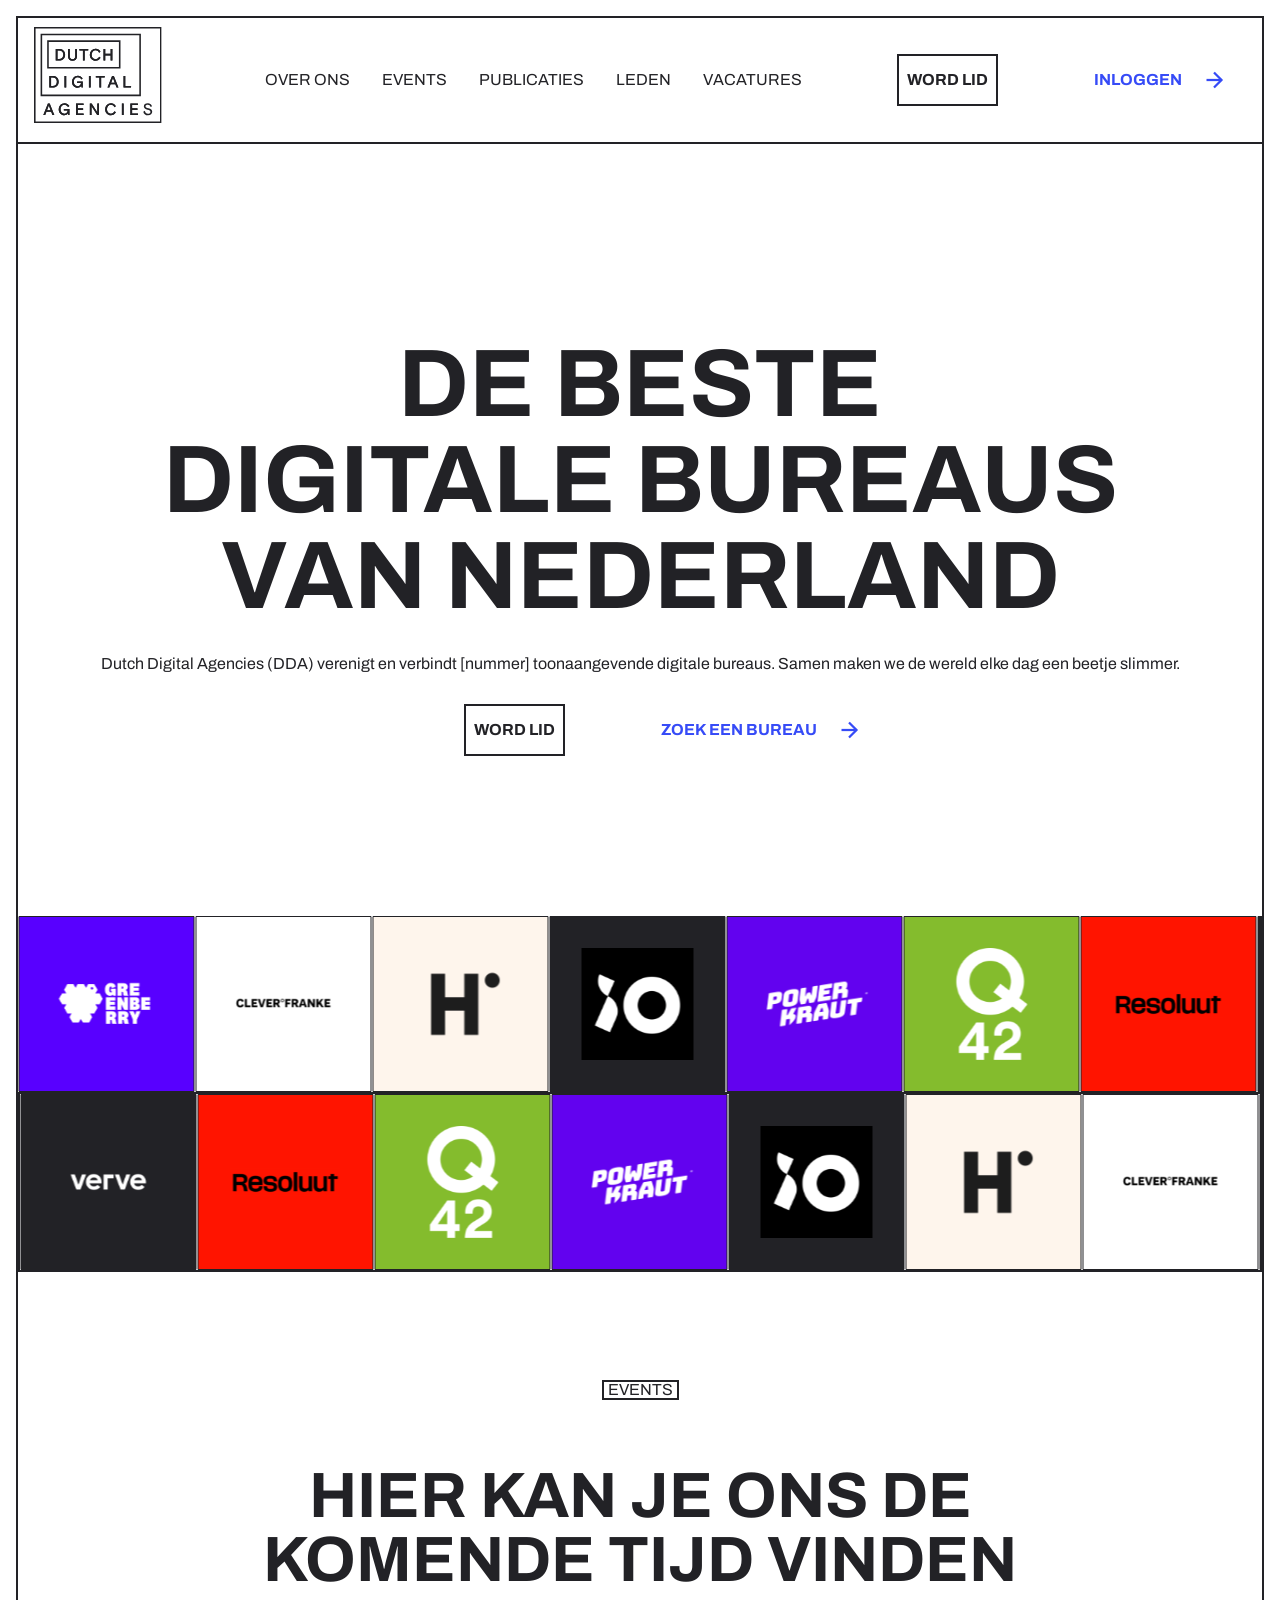
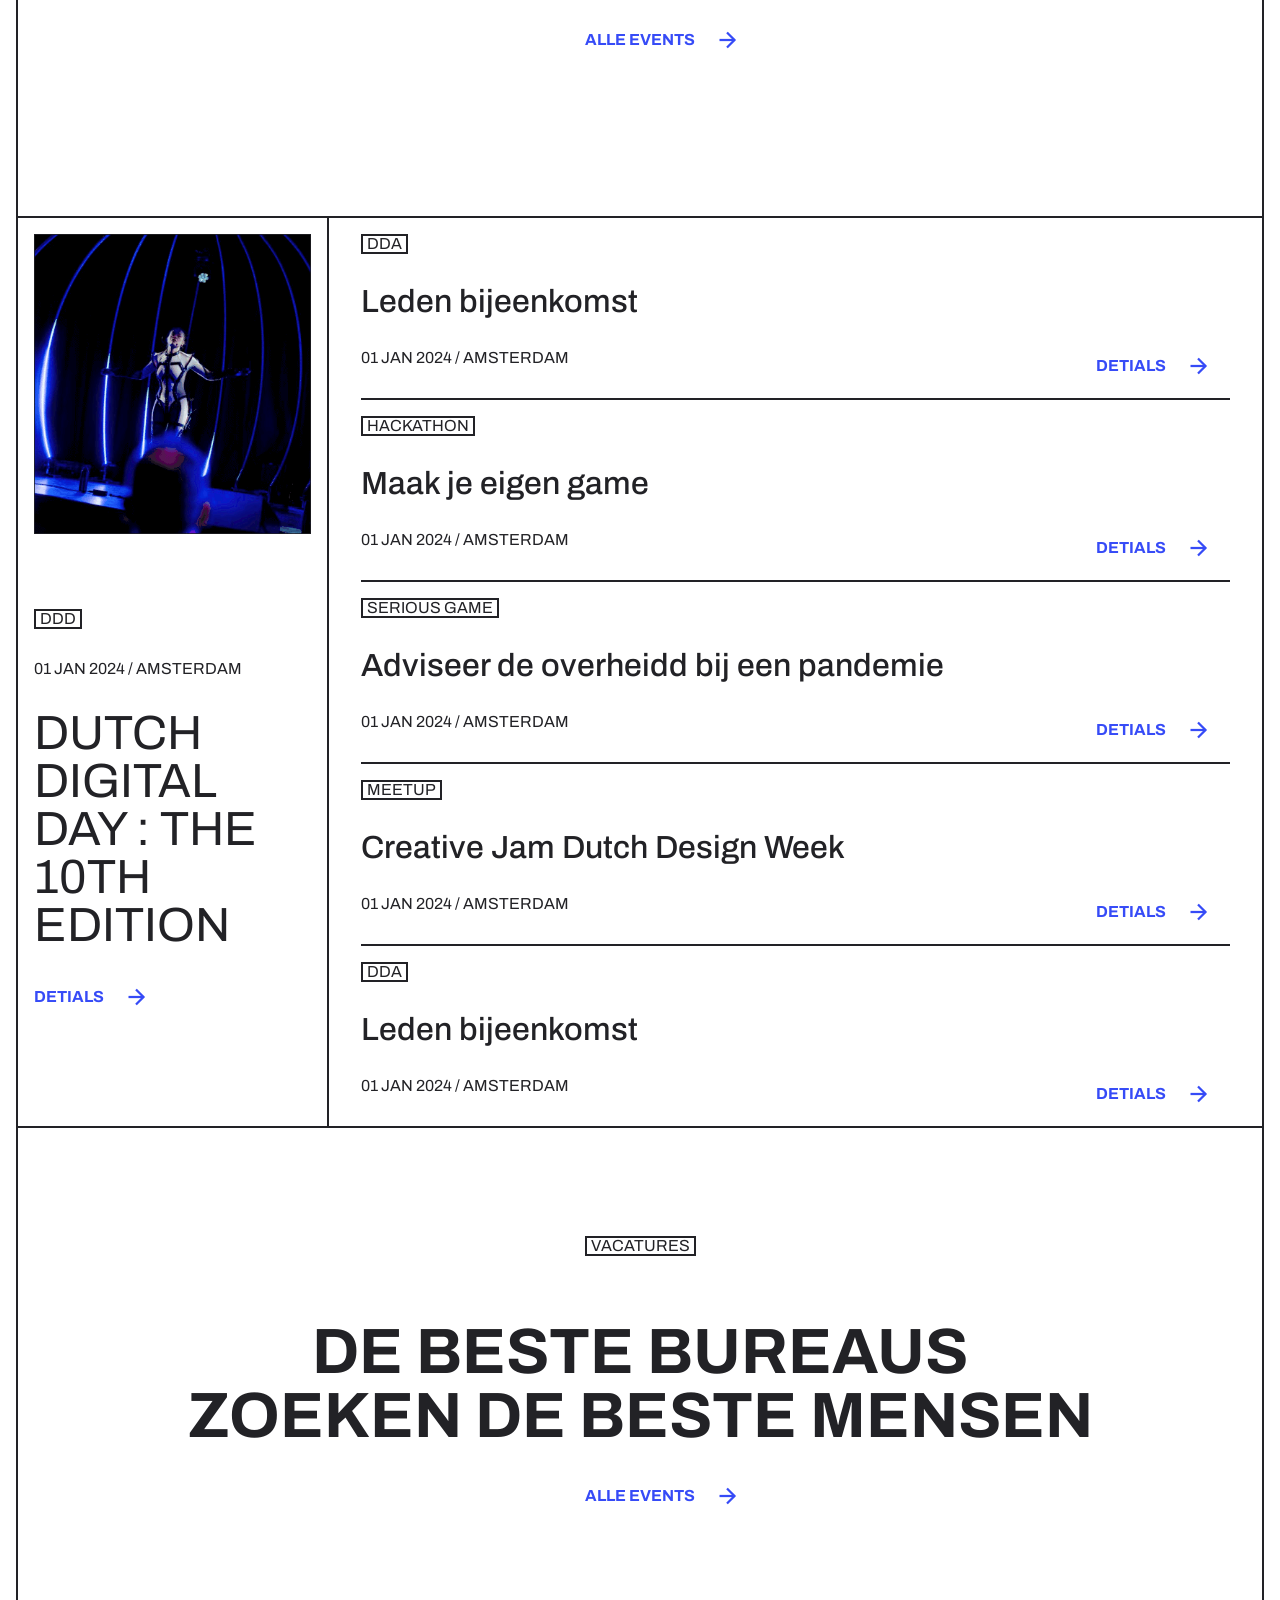
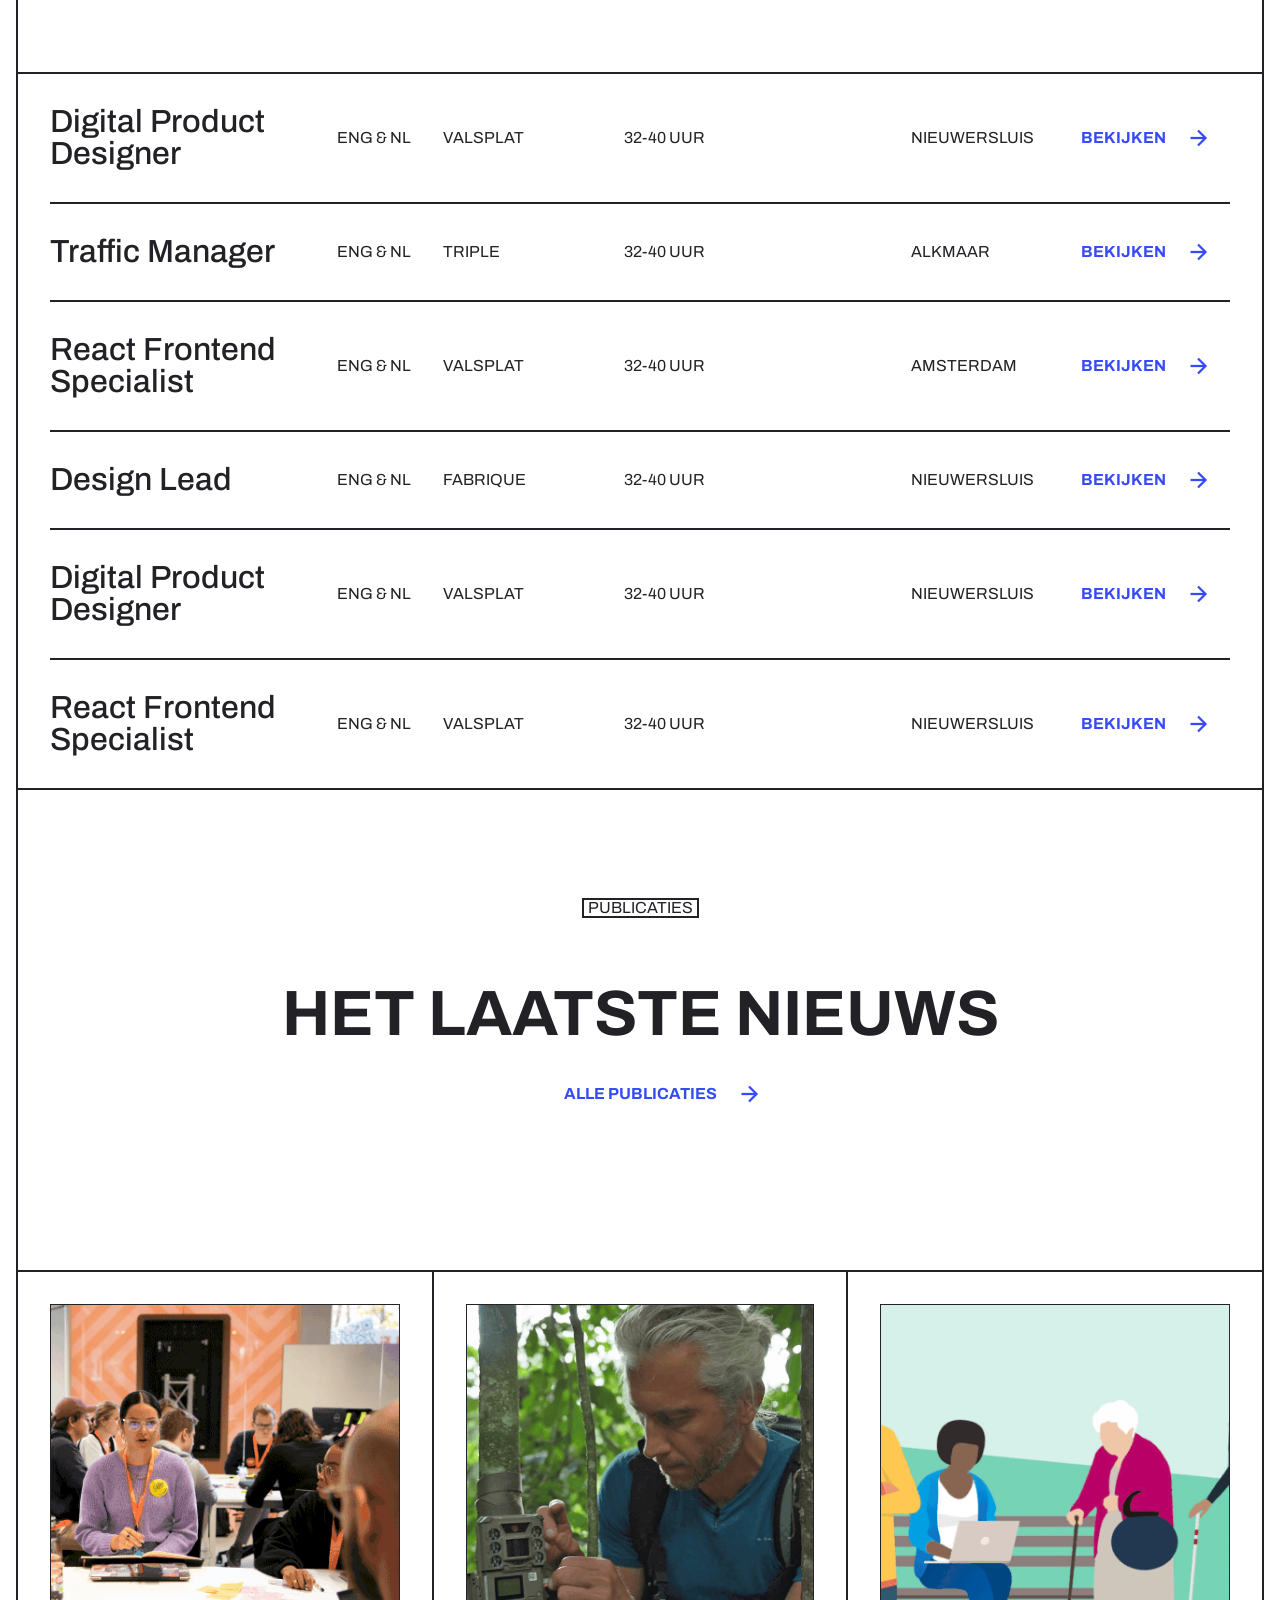
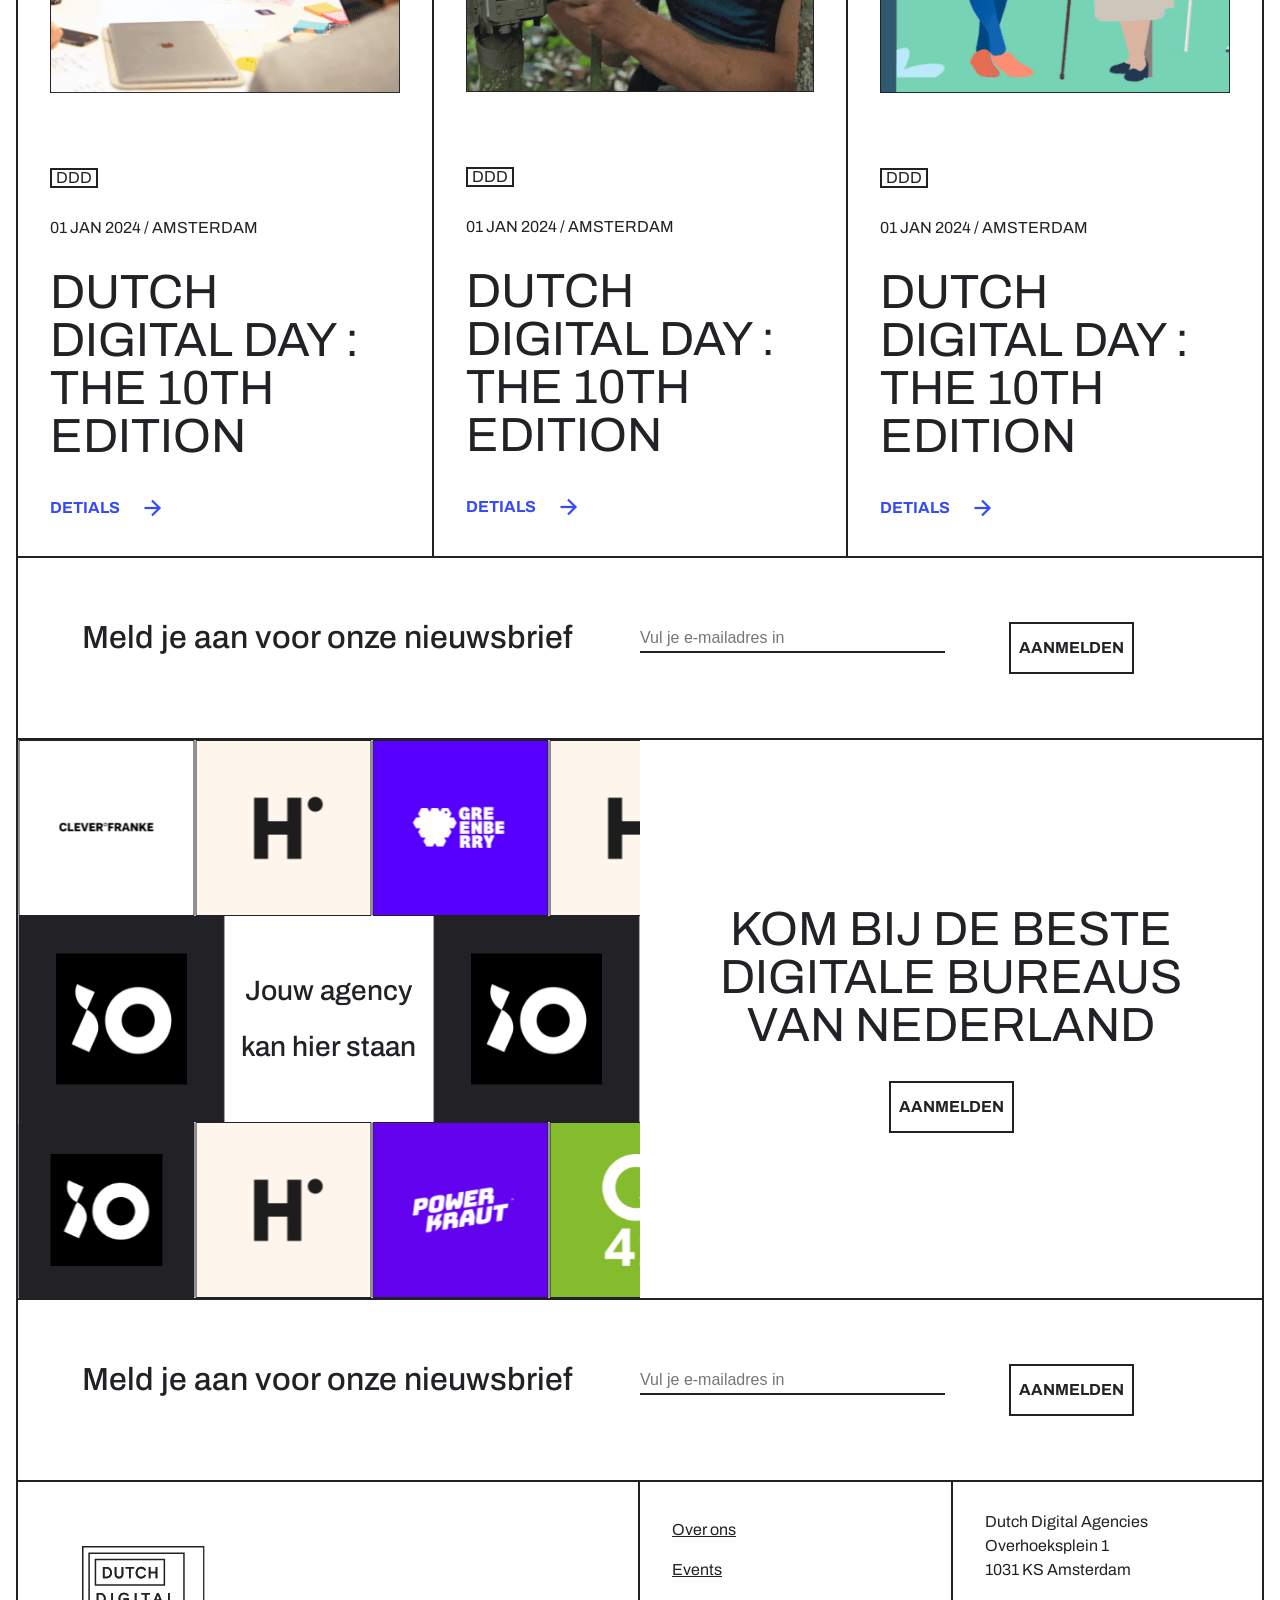
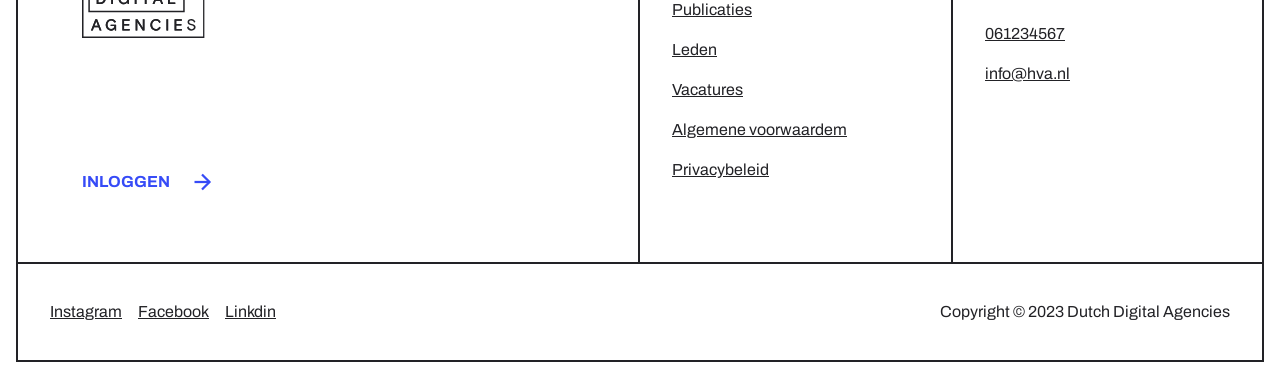
==== index.html @ 0dd74dc9 "Alt atribuut toegevoegd (fixes #2)" ====
<!DOCTYPE html>
<html lang="nl">

    <head>
        <meta charset="UTF-8">
        <meta name="viewport" content="width-device-width, initial-scale=1.0">
        <link rel="stylesheet" href="css/style.css">
        <link rel="preconnect" href="https://fonts.googleapis.com">
        <link rel="preconnect" href="https://fonts.gstatic.com" crossorigin>
        <link href="https://fonts.googleapis.com/css2?family=Archivo:ital,wght@0,100..900;1,100..900&display=swap" rel="stylesheet">
        <title>DDA Website</title>
    </head>
    
    <body>

        <header class="header">
            <div class="image-container">
                <img src="assets/dda-logo-white.svg" alt="Dutch Digital Agencies">
            </div>

            <ul class="nav">
                <li><a href="">over ons</a></li>
                <li><a href="">events</a></li>
                <li><a href="">publicaties</a></li>
                <li><a href="">leden</a></li>
                <li><a href="">vacatures</a></li>
            </ul>

            <div class="button-container">
                
                <a href="" class="link" target="">
                    <span>
                       inloggen
                    </span>
                </a>

                <a href="" class="button" target="">
                    <span>
                        word lid
                    </span>
                </a>



            </div>
        </header>

        <main>
            
            <section class="hero">
                <article class="text-hero">
                    <h1>De beste<br> digitale bureaus<br> van nederland</h1>
                    <p>Dutch Digital Agencies (DDA) verenigt en verbindt [nummer] toonaangevende digitale bureaus. Samen maken we de wereld elke dag een beetje slimmer. </p>
                    
                    <div class="button-container">
                        <a href="" class="button" target="">
                            <span>
                                word lid
                            </span>
                        </a>

                        <a href="#1" class="link" target="">
                            
                            <span>
                                Zoek een Bureau
                            </span>
                        </a>
                    </div>
                </article>
            </section>

            <section class="auto-slider">
                <div class="row-1">
                    <img src="assets/logo/logo-gre.svg" alt="" loading="lazy">
                    <img src="assets/logo/logo-clever.svg" alt="">
                    <img src="assets/logo/logo-h.svg" alt="">
                    <img src="assets/logo/logo-o.svg" alt="">
                    <img src="assets/logo/logo-power.svg" alt="">
                    <img src="assets/logo/logo-q.svg" alt="">
                    <img src="assets/logo/logo-resoluut.svg" alt="">
                    <img src="assets/logo/logo-verve.svg" alt="">
                </div>

                <div class="row-2">
                    <img src="assets/logo/logo-gre.svg" alt="">
                    <img src="assets/logo/logo-clever.svg" alt="">
                    <img src="assets/logo/logo-h.svg" alt="">
                    <img src="assets/logo/logo-o.svg" alt="">
                    <img src="assets/logo/logo-power.svg" alt="">
                    <img src="assets/logo/logo-q.svg" alt="">
                    <img src="assets/logo/logo-resoluut.svg" alt="">
                    <img src="assets/logo/logo-verve.svg" alt="">
                </div>
            </section>

            <section class="intro">
                <article class="text-intro">

                    <h2>Hier kan je ons de<br> komende tijd vinden </h2>

                    <div class="type">events</div>

                    <div class="button-container">
                        <!-- <a href="" class="button" target="">
                            <span>
                               inloggen
                            </span>
                        </a> -->

                        <a href="" class="link" target="">
                            <span>
                               alle events
                            </span>
                        </a>
                    </div>
                </article>
            </section>

            <section class="events">
                <div class="main-item">
                    <img src="assets/image-1.png" alt="">

                    <div class="text-container">

                        <div class="type">ddd</div>
                        
                        <p>01 jan 2024 / amsterdam</p>
    
                        <h3>dutch digital<br> day : the 10th<br> edition</h3>

                    </div>

                    <div class="button-container">
                        <a href="" class="link" target="">
                            <span>
                                detials
                            </span>
                        </a>
                    </div>

                </div>

                <div class="list">

                    <div class="item">
                        <div class="type">dda</div>

                        <h4>Leden bijeenkomst</h4>
                        <div class="detials">

                            <p>01 jan 2024 / amsterdam</p>

                            <div class="button-container">
                                <a href="" class="link" target="">
                                    <span>
                                        detials
                                    </span>
                                </a>
                            </div>
                        </div>
                    </div>

                    <div class="item">
                        <div class="type">hackathon</div>

                        <h4>Maak je eigen game</h4>
                        <div class="detials">

                            <p>01 jan 2024 / amsterdam</p>

                            <div class="button-container">
                                <a href="" class="link" target="">
                                    <span>
                                        detials   
                                    </span>
                                </a>
                            </div>
                        </div>
                    </div>

                    <div class="item">
                        <div class="type">serious game </div>

                        <h4>Adviseer de overheidd bij een pandemie</h4>
                        <div class="detials">

                            <p>01 jan 2024 / amsterdam</p>

                            <div class="button-container">
                                <a href="" class="link" target="">
                                    <span>
                                        detials
                                    </span>
                                </a>
                            </div>
                        </div>
                    </div>

                    <div class="item">
                        <div class="type">meetup</div>

                        <h4>Creative Jam Dutch Design Week</h4>
                        <div class="detials">

                            <p>01 jan 2024 / amsterdam</p>

                            <div class="button-container">
                                <a href="" class="link" target="">
                                    <span>
                                        detials
                                    </span>
                                </a>
                            </div>
                        </div>
                    </div>

                    <div class="item">
                        <div class="type">dda</div>

                        <h4>Leden bijeenkomst</h4>
                        <div class="detials">

                            <p>01 jan 2024 / amsterdam</p>

                            <div class="button-container">
                                <a href="" class="link" target="">
                                    <span>
                                        detials
                                    </span>
                                </a>
                            </div>
                        </div>
                    </div>

                </div>
            </section>

            <section class="intro">
                <article class="text-intro">
                    <h2>De beste bureaus<br> zoeken de beste mensen</h2>

                    <div class="type">vacatures</div>

                    <div class="button-container">
                        <a href="" class="link" target="">
                            <span>
                               alle events
                            </span>
                        </a>
                    </div>
                </article>
            </section>

            <section class="vacatures">     

                <article class="vacature">
                    <h4>Digital Product Designer</h4>

                    <div class="info">
                        <p>eng & nl</p>
                        <p>valsplat</p>
                    </div>

                    <p class="time">32-40 uur</p>

                   <div class="link">
                        <p>nieuwersluis</p>
                        <a href="">bekijken</a>
                   </div>
                </article>

                <article class="vacature">
                    <h4>Traffic Manager</h4>

                    <div class="info">
                        <p>eng & nl</p>
                        <p>triple</p>
                    </div>

                    <p class="time">32-40 uur</p>

                   <div class="link">
                        <p>alkmaar</p>
                        <a href="">bekijken</a>
                   </div>
                </article>

                <article class="vacature">
                    <h4>React Frontend Specialist</h4>

                    <div class="info">
                        <p>eng & nl</p>
                        <p>valsplat</p>
                    </div>

                    <p class="time">32-40 uur</p>

                   <div class="link">
                        <p>amsterdam</p>
                        <a href="">bekijken</a>
                   </div>
                </article>

                <article class="vacature">
                    <h4>Design Lead</h4>

                    <div class="info">
                        <p>eng & nl</p>
                        <p>fabrique</p>
                    </div>

                    <p class="time">32-40 uur</p>

                   <div class="link">
                        <p>nieuwersluis</p>
                        <a href="">bekijken</a>
                   </div>
                </article>

                <article class="vacature">
                    <h4>Digital Product Designer</h4>

                    <div class="info">
                        <p>eng & nl</p>
                        <p>valsplat</p>
                    </div>

                    <p class="time">32-40 uur</p>

                   <div class="link">
                        <p>nieuwersluis</p>
                        <a href="">bekijken</a>
                   </div>
                </article>

                <article class="vacature">
                    <h4>React Frontend Specialist</h4>

                    <div class="info">
                        <p>eng & nl</p>
                        <p>valsplat</p>
                    </div>

                    <p class="time">32-40 uur</p>

                   <div class="link">
                        <p>nieuwersluis</p>
                        <a href="">bekijken</a>
                   </div>
                </article>

            </section>

            <section class="intro">
                <article class="text-intro">
                    <h2>het laatste nieuws</h2>

                    <div class="type">publicaties</div>

                    <div class="button-container">
                        <a href="" class="link" target="">
                            <span>
                               alle publicaties
                            </span>
                        </a>
                    </div>
                </article>
            </section>           

            <section class="nieuws" id="1">
                <div class="main-item">
                    <img src="assets/image-card1.png" alt="">

                    <div class="text-container">

                        <div class="type">ddd</div>
                        
                        <p>01 jan 2024 / amsterdam</p>
    
                        <h3>Dutch digital day : the 10th edition</h3>

                    </div>

                    <div class="button-container">
                        <a href="" class="link" target="">
                            <span>
                                detials
                            </span>
                        </a>
                    </div>

                </div>

                <div class="main-item">
                    <img src="assets/image-card2.png" alt="">

                    <div class="text-container">

                        <div class="type">ddd</div>
                        
                        <p>01 jan 2024 / amsterdam</p>
    
                        <h3>Dutch digital day : the 10th edition</h3>

                    </div>

                    <div class="button-container">
                        <a href="" class="link" target="">
                            <span>
                                detials
                            </span>
                        </a>
                    </div>

                </div>

                <div class="main-item">
                    <img src="assets/image-card3.png" alt="">

                    <div class="text-container">

                        <div class="type">ddd</div>
                        
                        <p>01 jan 2024 / amsterdam</p>
    
                        <h3>Dutch digital day : the 10th edition</h3>

                    </div>

                    <div class="button-container">
                        <a href="" class="link" target="">
                            <span>
                                detials
                            </span>
                        </a>
                    </div>

                </div>
            </section>

            <section class="text-small">
                <div class="text">
                    <h4>Meld je aan voor onze nieuwsbrief</h4>
                </div>

                <div class="form-container">

                    <form>
                        <input type="text" id="fname" name="fname" placeholder="Vul je e-mailadres in">
                    </form>

                    <div class="button-container">
                        <a href="" class="button" target="">
                            <span>
                                aanmelden
                            </span>
                        </a>
                    </div>

                </div>
            </section>

            <section class="signup">
              <div class="company">
                    <div class="row-1">
                        <img src="assets/logo/logo-clever.svg" alt="">
                        <img src="assets/logo/logo-h.svg" alt="">
                        <img src="assets/logo/logo-gre.svg" alt="">
                        <img src="assets/logo/logo-h.svg" alt="">
                    </div>

                    <div class="row-2">

                        <img src="assets/logo/logo-o.svg" alt="">

                        <h5>
                            Jouw agency<br> kan hier staan
                        </h5>

                        <img src="assets/logo/logo-o.svg" alt="">

                    </div>
                    
                    <div class="row-3">
                        <img src="assets/logo/logo-o.svg" alt="">
                        <img src="assets/logo/logo-h.svg" alt="">
                        <img src="assets/logo/logo-power.svg" alt="">
                        <img src="assets/logo/logo-q.svg" alt="">
                    </div>
              </div>

              <div class="signup-text">

                <h3>
                    kom bij de beste digitale bureaus van nederland
                </h3>

                <div class="button-container">
                    <a href="" class="button" target="">
                        <span>
                            aanmelden
                        </span>
                    </a>
                </div>
              </div>
            </section>

            <section class="text-small">
                <div class="text">
                    <h4>Meld je aan voor onze nieuwsbrief</h4>
                </div>

                <div class="form-container">

                    <form>
                        <input type="text" id="fname" name="fname" placeholder="Vul je e-mailadres in">
                    </form>

                    <div class="button-container">
                        <a href="" class="button" target="">
                            <span>
                                aanmelden
                            </span>
                        </a>
                    </div>

                </div>
            </section>
            
            <!-- <section class="auto-slider-small">
                <div class="row-1"></div>
                    <img src="" alt="">
                </div>
            </section> -->
            
        </main>
    <footer>
        <div class="footer-top">
            <div class="footer-login">
                <img src="/assets/dda-logo-white.svg" alt="">

                <div class="button-container">
                    <a href="" class="link" target="">
                        <span>
                            inloggen
                        </span>
                    </a>
                </div>
            </div>
            <div class="footer-contact">
                <div class="contact-nav">
                    <a href="">Over ons</a>
                    <a href="">Events</a>
                    <a href="">Publicaties</a>
                    <a href="">Leden</a>
                    <a href="">Vacatures</a>
                    <a href="">Algemene voorwaardem</a>
                    <a href="">Privacybeleid</a>
                </div>
                <div class="contact-info">
                    <p>Dutch Digital Agencies</p>
                    <p>Overhoeksplein 1</p>
                    <p>1031 KS Amsterdam</p>

                    <a href="">061234567</a>
                    <a href="">info@hva.nl</a>

                </div>
            </div>
        </div>
        <div class="footer-bottom">
            <div class="footer-link">
                <a href="">Instagram</a>
                <a href="">Facebook</a>
                <a href="">Linkdin</a>
            </div>

            <p>
                Copyright © 2023 Dutch Digital Agencies
            </p>
        </div>
    </footer>

    <script src="./app.js"></script>

    </body>

</html>
---- css/style.css ----
html{
    background: var(--white);
    --primary: #364BF7;
    --white: #FFFFFF;
    --black: #222226;

    --bor: solid #222226 2px;

    --fw-bold: 800;

    --trans-ease: all 0.25s ease;

    * {
        box-sizing: border-box;
    }
}

body{
    position: relative;
    font-family: "Archivo", system-ui;
    margin: 0px;
    color: var(--black);
    background: var(--white);
    line-height: 2;
    padding: var(--padding);
    /* overflow: hidden; */
    
    @media (min-width:640px) {
        border: solid var(--black) 2px;
        border-top: none;
        margin: 16px;
    }

}

main{
    padding-top: 32px;
    @media (min-width: 640px) {
        padding-top: 64px;
    }

    @media (min-width: 1280px) {
        padding-top: 128px;
    }
}

h1,
h2,
h3,
h4,
p {
    color: var(--black);
    text-transform: initial;
    position: relative;
    z-index: 1;
    margin: 0px;
    padding-bottom: 32px;
    line-height: 1;
}

h1{
    text-transform: uppercase;
    font-size: 48px;

    @media (min-width: 640px) {
        font-size: 96px;
    }
}

h2{
    text-transform: uppercase;
    font-size: 40px;

    @media (min-width: 640px) {
        font-size: 64px;
    }
}

h3{
    font-size: 32px;
    font-weight: 400;
    
    @media (min-width: 1280px) {
        text-transform: uppercase;
        font-size: 48px;
    }
}

h4{
    font-size: 24px;
    /* text-transform: uppercase; */
    font-weight: 500;

    @media (min-width: 640px) {
        font-size: 32px;
    }
}

h5{
    font-size: 24px;
    font-weight: 500;

    @media (min-width: 1080px) {
        font-size: 28px;
    }
}


a {
    text-decoration: none;
    font-size: 16px;
    /* font-weight: 400; */
}

img {
    width: 100%;
    height: auto;
}



/* components  */

.button-container {
	display: flex;
	flex-direction: column;
	width: fit-content;
	justify-content: center;
	align-items: center;
	gap: 32px;

    @media (min-width: 640px) {
        flex-direction: row;
        gap: 96px;
    }
}

.button {
	position: relative;
	background-color: var(--white);
	border: var(--bor);
	display: flex;
	align-items: center;
    z-index: 99;

	span {
	    padding: 8px;
		color: var(--black);
		text-transform: uppercase;
		font-weight: 700;
        background-color: var(--white);
	}

	&::before {
		content: "";
        /* display: block; */
		position: absolute;
		width: 48px;
		height: 100%;
		right: -2px;
		border: var(--bor);
		border-left: 0px;
		background-image: url('../assets/icons/icon.svg');
		background-size: 24px;
		background-position: center;
		background-repeat: no-repeat;
		transition: all 0.2s ease;
        z-index: -1;
	}

	&:hover,
	&:focus {
		&::before {
			right: -50px;
			/* background-image: url("../assets/icons/icon.svg"); */
		}
	}
}

.link {
	position: relative;
	background-color: var(--white);
	display: grid;
	align-items: center;

	span {
		color: var(--primary);
		text-transform: uppercase;
		font-weight: 700;
	}

	&::after {
		content: "";
		position: absolute;
		width: 64px;
		height: 100%;
		left: 100%;
		background-size: 24px;
		background-image: url("../assets/icons/icon-blue.svg");
		background-position: center;
		background-repeat: no-repeat;
		transition: all 0.25s ease;
	}
}

/* header  */

.header{
    top: 0;
    height: 128px;
    /* width:max-content; */
    padding: 16px;
    display: flex;
    flex-direction: row;
    justify-content: space-between;
    align-items: center;
    border-bottom: var(--bor);
    border-top: var(--bor);
    /* position: fixed; */
    background-color: var(--white);
    z-index: 100;
    
    
    @media (min-width: 640px) {
        margin-top: 16px;
        /* padding: 32px; */
        /* border: none; */
        border-top: var(--bor);
    }

    .image-container{

        img{
            height: 96px;
        }
    }

    .nav{
        
        display: none;

        @media (min-width: 1280px) {
            display: block;
        }
        li{
            text-transform: uppercase;
            margin-right: 32px;
            float: left;
            list-style-type: none;

            a{
                color: var(--black);
                position: relative;
                text-decoration: none;

                &::after {    
                    bottom: -4px;
                    content: "";
                    display: block;
                    height: 2px;
                    left: 50%;
                    position: absolute;
                    background: var(--black);
                    transition: all 0.25s ease;
                    width: 0;
                  }

                  &:hover{

                    color: var(--primary);
                    &::after { 
                        width: 100%; 
                        left: 0; 
                      }
                  }
            }
        }

    }
    .button-container{
        display: none;
        padding-right: 64px;

        @media (min-width: 640px) {
            display: flex;
            flex-direction: row-reverse;
        }
    }
}

/* hero  */

section.hero{

    display: flex;
    justify-content: center;
    align-items: center;
    padding-bottom: 64px;
    
    @media (min-width: 640px) {
        padding-bottom: 128px;
    }

    .text-hero{
        text-align: center;
        padding-inline: 16px;
        /* p{
            padding-inline: 16px;
        } */

        @media (min-width: 850px) {
            padding: 64px 64px 32px 64px;
        }

    }

    .button-container{
        margin: auto;
    }
}

/* auto-silder */

section.auto-slider{

    display: flex;
    flex-direction: column;
    margin-bottom: 64px;
    
    @media (min-width: 640px) {
        margin-bottom: 128px;
    }

    .row-1{

        display: flex;
        flex-direction: row;
        gap: 0px;
        overflow: scroll;
        scrollbar-width: none;
    }

    .row-2{

        display: flex;
        flex-direction: row-reverse;
        overflow:scroll;
        scrollbar-width: none;
        border: var(--bor);
    }

}

/* intro */

section.intro{

    display: flex;
    justify-content: center;
    align-items: center;
    padding-bottom: 64px;

    @media (min-width: 640px) {
        padding-bottom: 128px;
    }

    .text-intro{
        display: flex;
        position: relative;
        flex-direction: column;
        text-align: center;
        justify-content: center;
        align-items: center;
        padding: 32px;
        
        @media (min-width: 640px) {
            padding: 64px 64px 32px 64px;
        }
        

        .type{
            position: absolute;
            border: var(--bor);
            text-transform: uppercase;
            justify-content: center;
            align-items: center;
            bottom: 100%;
            padding-inline: 4px;
            line-height: 1;
        }
    }
}

/* events */

section.events{

    display: flex;
    flex-direction: column;
    margin-bottom: 128px;
    border-top: var(--bor);
    border-bottom: var(--bor);
    
    @media (min-width: 850px) {
        flex-direction: row;
        
    }
  

    .main-item{
        padding: 16px;
        border-bottom: var(--bor);
        
        @media (min-width: 640px) {
            flex-basis: 33%;
        }
        
        @media (min-width: 850px) {
            border-right: var(--bor);
            border-bottom: none;
        }

        img{
            padding-bottom: 64px;
        }

        .type{
            border: var(--bor);
            text-transform: uppercase;
            padding-inline: 4px;
            line-height: 1;
            width: fit-content;
            margin-bottom: 32px;
        }

        .text-container{
            
            p{
                text-transform: uppercase;
            }

           
        }
    }

    .list{
        /* padding: 32px; */
        position: relative;
        padding-inline: 16px;
        
        @media (min-width: 640px) {
            padding-inline: 32px;
            width: 100%;
        }

        .item{
            /* width: 100%; */
            /* width: max-content; */
            border-bottom: var(--bor);
            margin-top: 16px;

            .type{
                border: var(--bor);
                text-transform: uppercase;
                padding-inline: 4px;
                line-height: 1;
                width: fit-content;
                margin-bottom: 32px;
            }

            .detials{

                display: flex;
                flex-direction: row;
                justify-content: space-between;
                padding-right: 64px;
                padding-bottom: 16px;

                p{
                    text-transform: uppercase;
                    padding-bottom: 0px;
                }
            }

            
        }

        :nth-last-child(1){
         border: none;
        }
    }
}

section.vacatures{

    display: flex;
    flex-direction: column;
    padding: 16px;
    border-top: var(--bor);
    border-bottom: var(--bor);
    margin-bottom: 128px;

    @media (min-width:850px) {
        padding: 32px;
    }

    .vacature{
        display: flex;
        flex-direction: column;
        border-bottom: var(--bor);
        padding-bottom: 32px;
        margin-bottom: 32px;
        gap: 32px;
        
        @media (min-width:850px) {
            justify-content: space-between;
            flex-direction: row;
        }

        h4{
            flex-basis: 25%;
            padding: 0px;
        }

        p{
            text-transform: uppercase;
            padding: 0px;
            /* text-align: center; */
            margin-top: auto;
            margin-bottom: auto;
        }
    
        .info{
            flex-basis: 25%;
            display: flex;
            flex-direction: row;
            gap: 32px;
        }

        .time{
            flex-basis: 25%;
        }

        .link{
            flex-basis: 25%;
            display: flex;
            flex-direction: row;
            justify-content: space-between;
            gap: 32px;
            margin-right: 64px;

            a{
                text-transform: uppercase;
                font-weight: 700;
                color: var(--primary);
            }
        }

    }
    
    :nth-last-child(1){
        border: none;
        padding: 0;
        margin: 0;
       }

}

section.nieuws{

    display: flex;
    flex-direction: column;

    @media (min-width:850px) {
        flex-direction: row;
    }

    .main-item{
        padding: 16px;
        /* width: 100%; */
        border-bottom:var(--bor);
        border-top: var(--bor);
        /* border: var(--bor); */
        @media (min-width:850px) {
            padding: 32px;
            width: 100%;
        }

        img{
            padding-bottom: 64px;
        }

        .type{
            border: var(--bor);
            text-transform: uppercase;
            padding-inline: 4px;
            line-height: 1;
            width: fit-content;
            margin-bottom: 32px;
        }

        .text-container{
            
            p{
                text-transform: uppercase;
            }

           
        }

        &:nth-of-type(2){
            border-top: none;
            border-bottom: none;
        }

        @media (min-width:850px) {
            
            &:nth-of-type(2){
                border: var(--bor);
            }
        }
    }

}

section.text-small{
    display: flex;
    flex-direction: column;
    padding: 32px;
    border-bottom: var(--bor);

    @media (min-width:1080px) {
        padding: 64px;
        flex-direction: row;
        justify-content: space-between;
    }

    .text{
        h4{
           @media (min-width:1080px) {
            padding: 0;
           }
        }
    }

    .form-container{
        display: flex;
        flex-direction: column;
        gap: 32px;

        @media (min-width:1080px) {
            flex-direction: row;
            flex-basis: 50%;
            gap: 64px;
        }

        form{
            width: 100%;
        }
        input{
            width: 100%;
            padding: 0;
            padding-bottom: 4px;
            border-top: none;
            border-inline: none;
            border-bottom: solid var(--black) 2px;
            font-size: 16px;
            color: #666666;
            border-radius: 0px;
        }

        textarea, input { outline: none; }


        .button-container{
            margin-inline: auto;

            @media (min-width:1080px) {
                padding-right: 64px;
            }
        }
    }
}

section.signup{
    border-bottom: var(--bor);
    display: flex;
    flex-direction: column;

    @media (min-width: 850px) {
        flex-direction: row;
    }
    .company{
        display: flex;
        flex-direction: column;
        justify-content: space-between;
        height: 544px;

        @media (min-width:850px) {
            flex-basis: 50%;
            height: auto;
        }

        .row-1{
            
            display: flex;
            flex-direction: row;
            gap: 0px;
            overflow: scroll;
            scrollbar-width: none;
        }

        .row-2{
            display: flex;
            flex-direction: row;
            overflow: scroll;
            scrollbar-width: none;
            justify-content: center;
            align-items: center;
            text-align: center;

            h5{
                width: 100%;
            }


            img{
                display: none;
                @media (min-width:1280px) {
                    display: block;
                }
            }
        }

        .row-3{
                
            display: flex;
            flex-direction: row;
            gap: 0px;
            overflow: scroll;
            scrollbar-width: none;
        }
    }

    .signup-text{
        display: flex;
        flex-direction: column;
        justify-content: center;
        align-items: center;
        text-align: center;
        padding: 64px;

        @media (min-width: 850px) {
            padding: 64px;
            flex-basis: 50%;
        }
    }
}

footer{ 

    .footer-top{
        display:flex;
        flex-direction: column;
        
        @media (min-width: 850px) {
            border-bottom: var(--bor);
            flex-direction: row;
        }


        .footer-login{
            display: flex;
            flex-direction: column;
            padding: 32px;
            gap: 64px;
            img{
                width: 33%;

                @media (min-width:850px) {
                    width: 25%;
                }
            }

            @media (min-width: 850px) {
                padding: 64px;
                flex-basis: 50%;
                gap: 128px;
                border-right: var(--bor);
            }
        }

        .footer-contact{
            display: flex;
            flex-direction: column;
            border-top: var(--bor);
            border-bottom: var(--bor);

            a{
                color: var(--black);
                text-decoration: underline;
                transition: var(--trans-ease);
        
                &:hover{
                    color: var(--primary);
                }
            }
            
            @media (min-width:850px) {
                flex-basis: 50%;
                flex-direction: row;
                border: none;
            }
            .contact-nav{
                display: flex;
                flex-direction: column;
                padding: 32px;
                gap: 8px;
                border-bottom:var(--bor);


                @media (min-width:850px) {
                    border: none;
                    flex-basis: 50%;
                }
            }

            .contact-info{
                display: flex;
                flex-direction: column;
                padding: 32px;
                gap: 8px;

                p{
                    padding: 0px;

                    &:nth-last-of-type(1){
                        padding-bottom: 32px;
                    }
                }

                a{

                }

                @media (min-width:850px) {
                    /* padding: 64px; */
                    flex-basis: 50%;
                    border-left: var(--bor);
                }
            }
        }
    }

    .footer-bottom{
        display: flex;
        flex-direction: column;
        padding: 32px;
        gap: 32px;

        a{
            color: var(--black);
            text-decoration: underline;
            transition: var(--trans-ease);
    
            &:hover{
                color: var(--primary);
            }
        }

        @media (min-width:850px) {
            flex-direction: row;
            justify-content: space-between;
        }

        .footer-link{
            display: flex;
            gap: 16px;
        }

        p{
            padding: 0px;
            margin-top: auto;
            margin-bottom: auto;
        }
    }
}
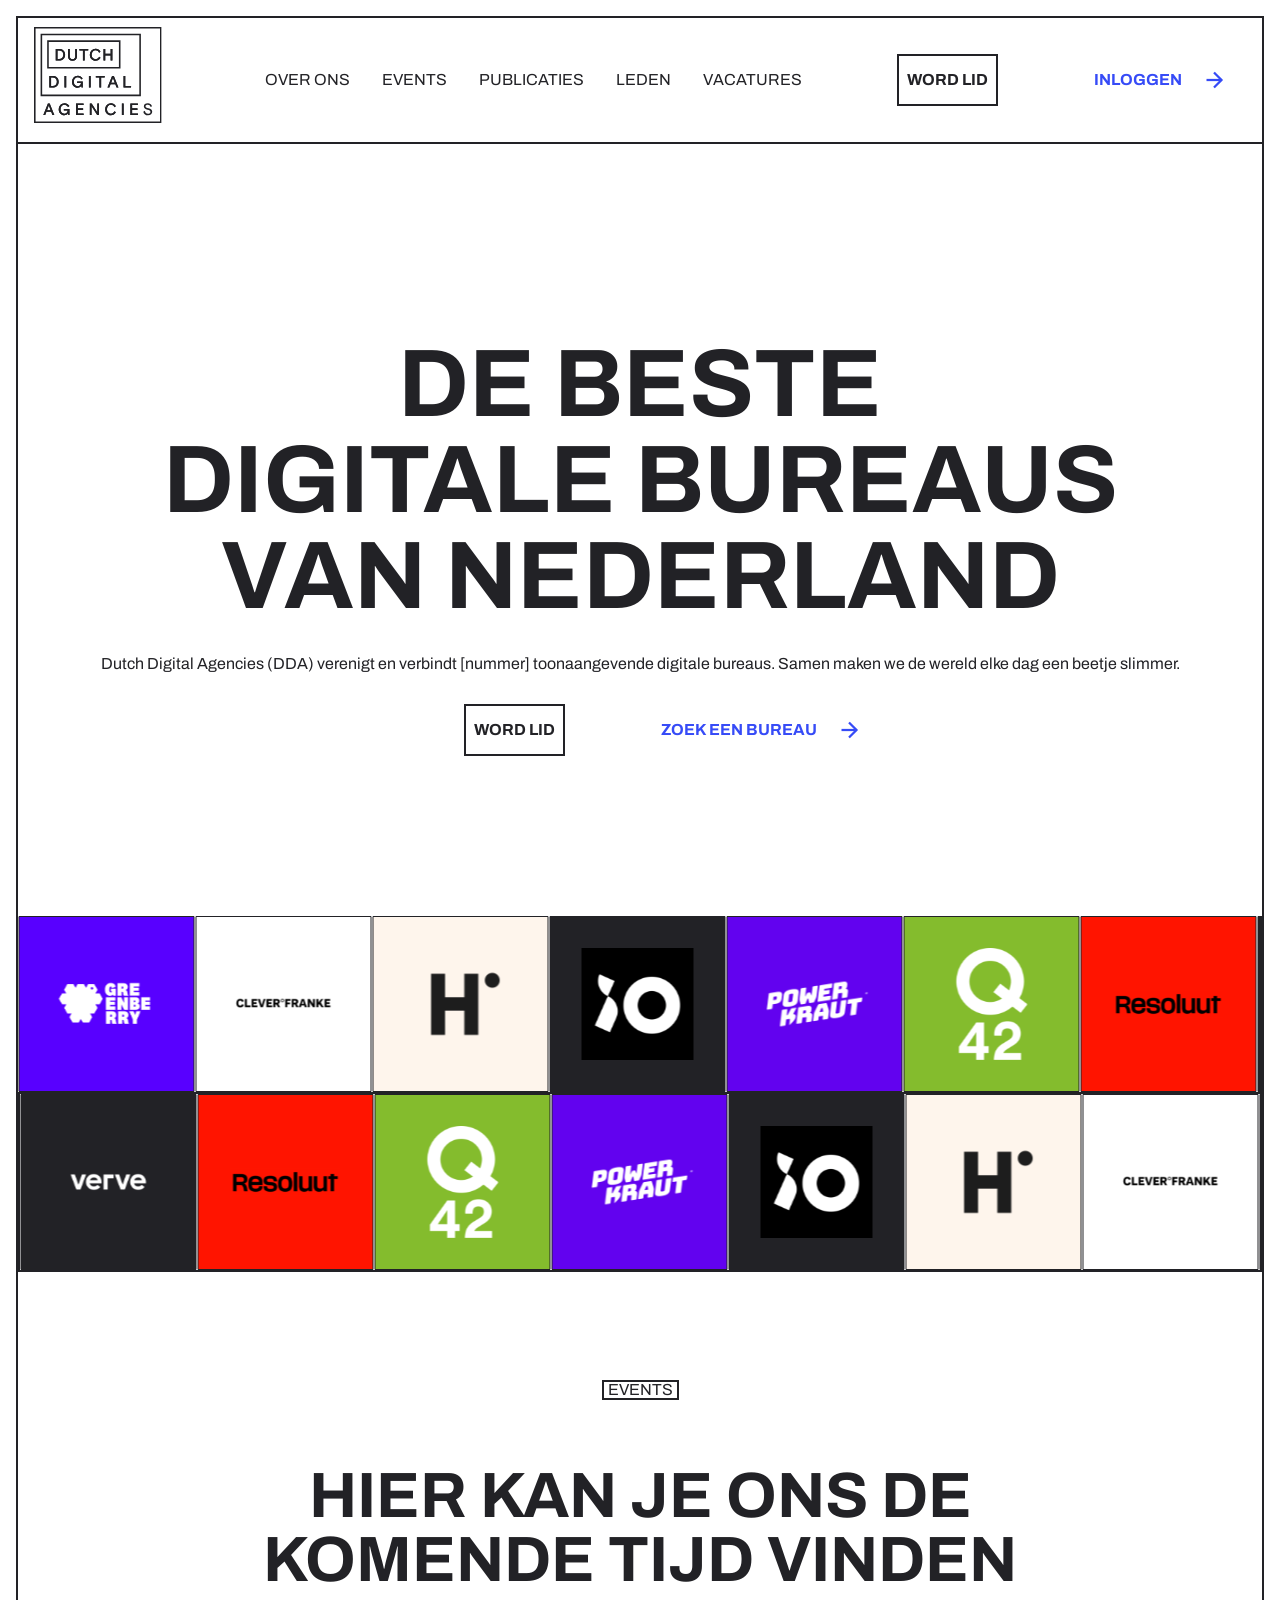
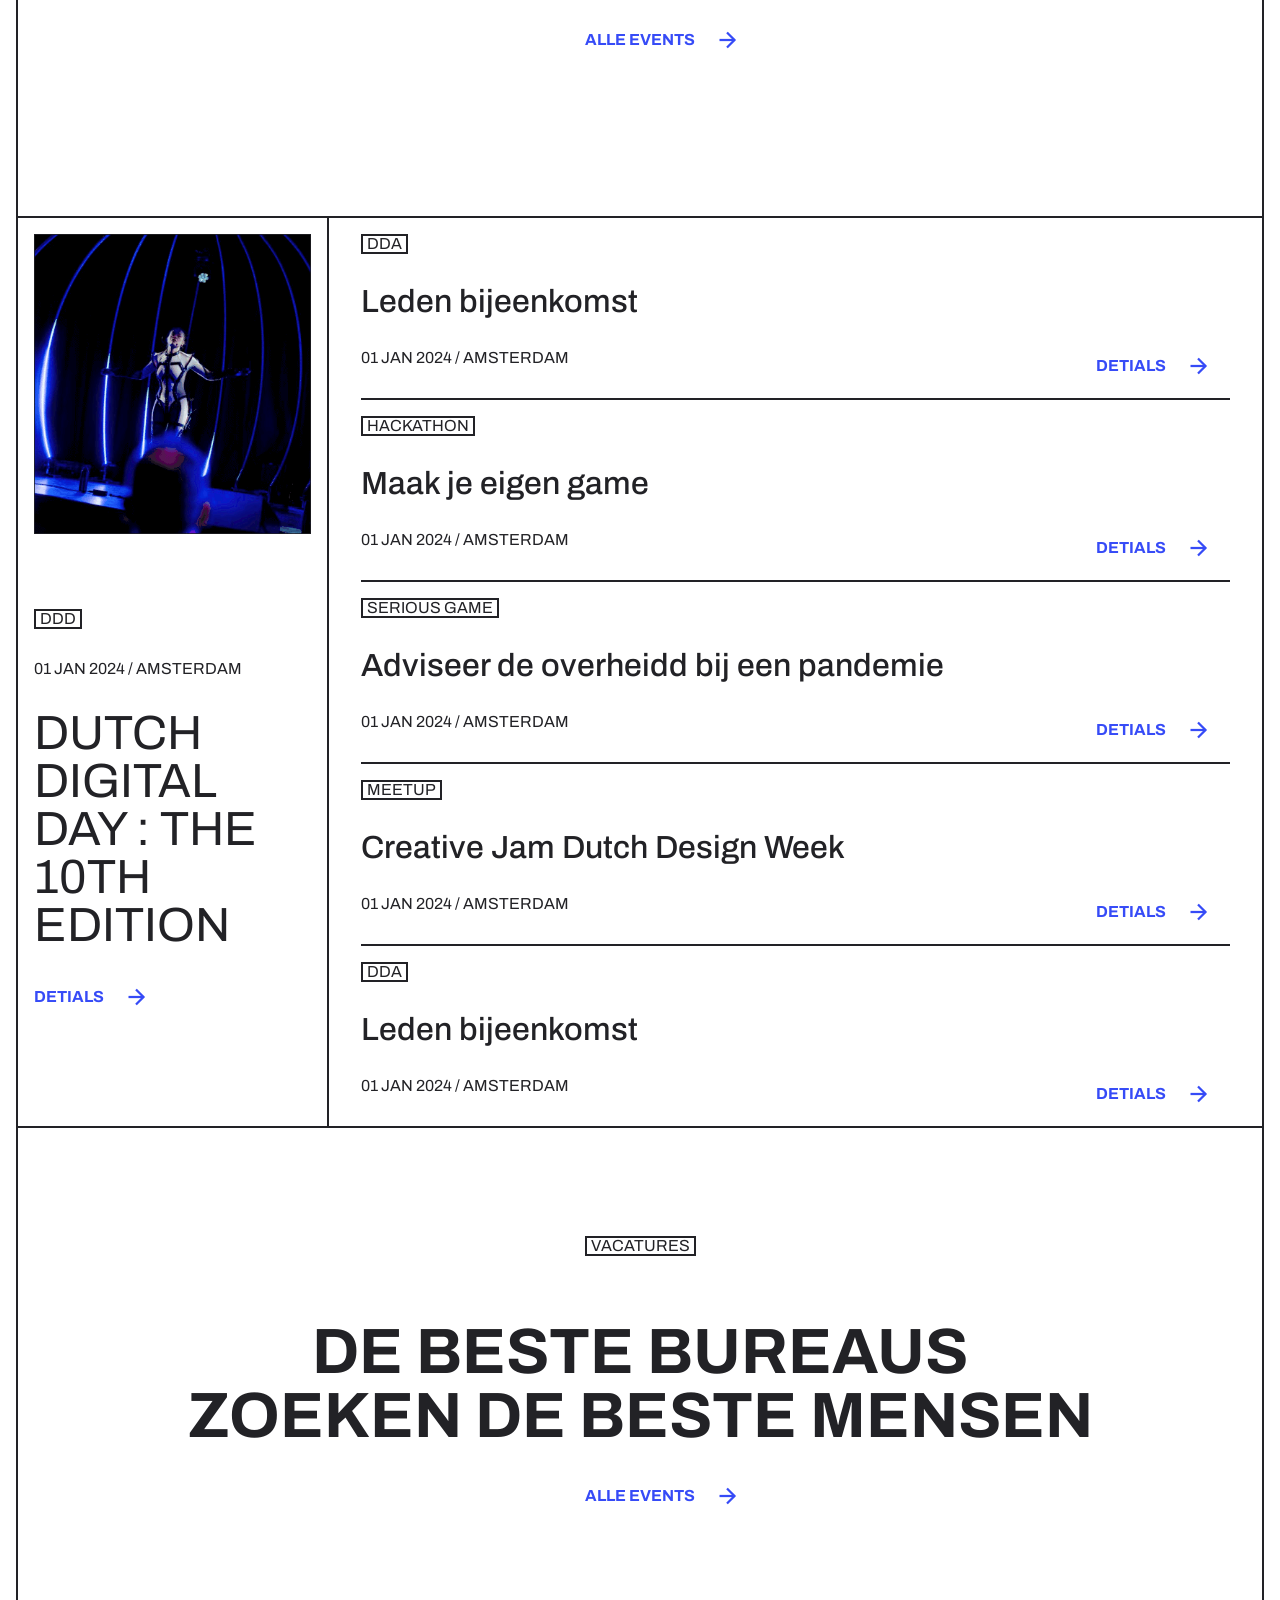
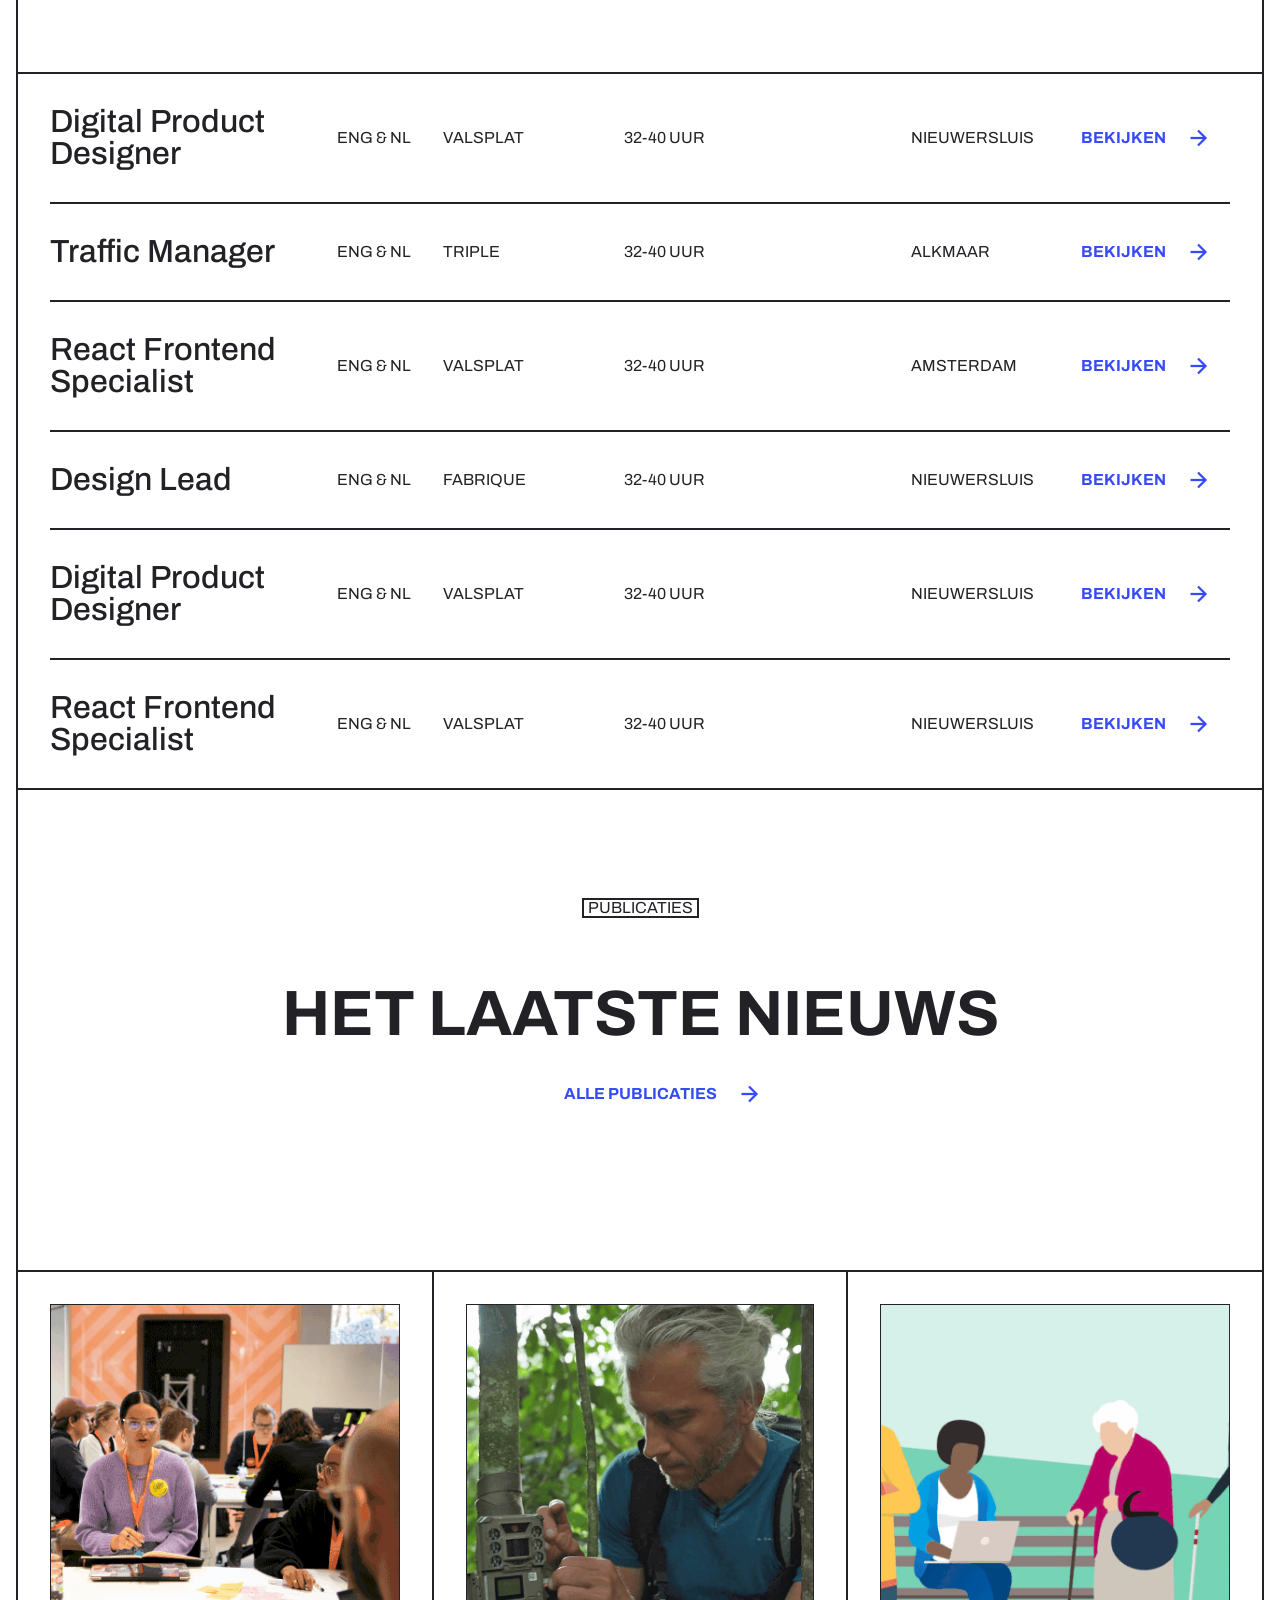
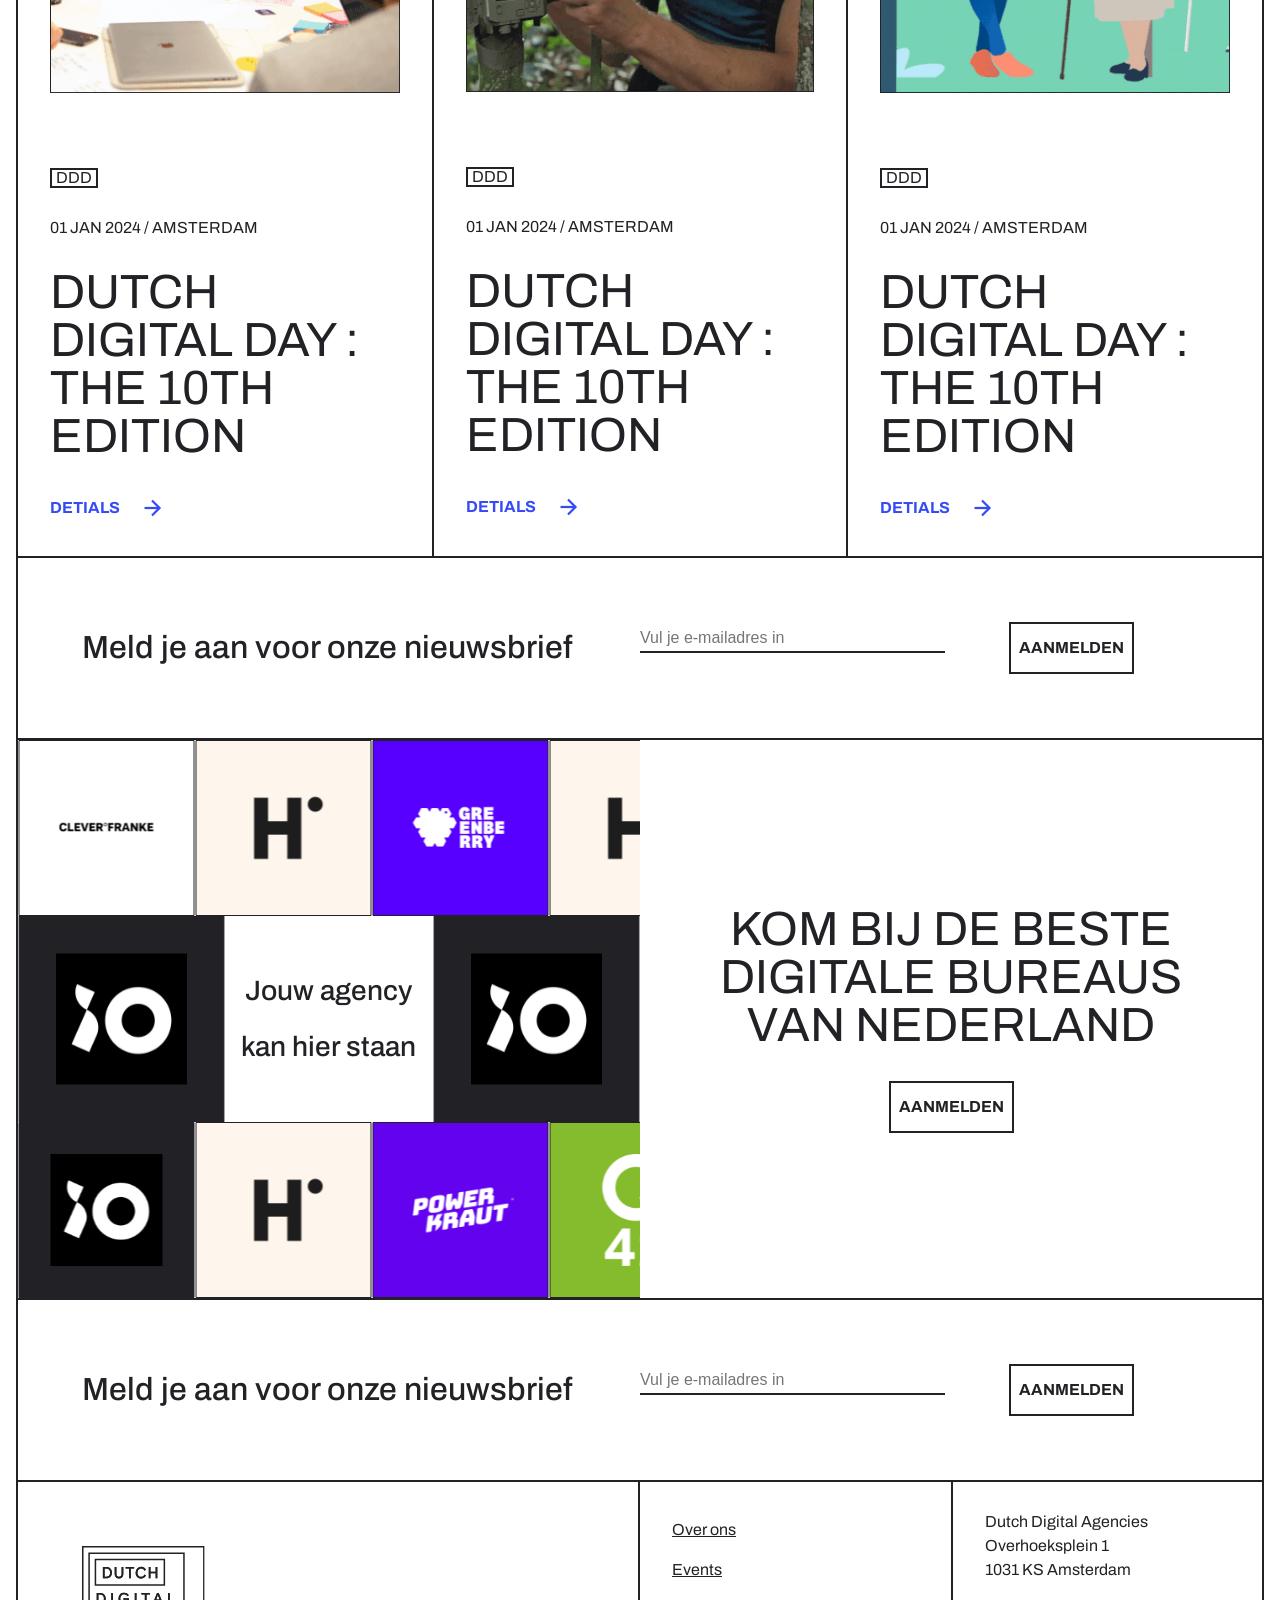
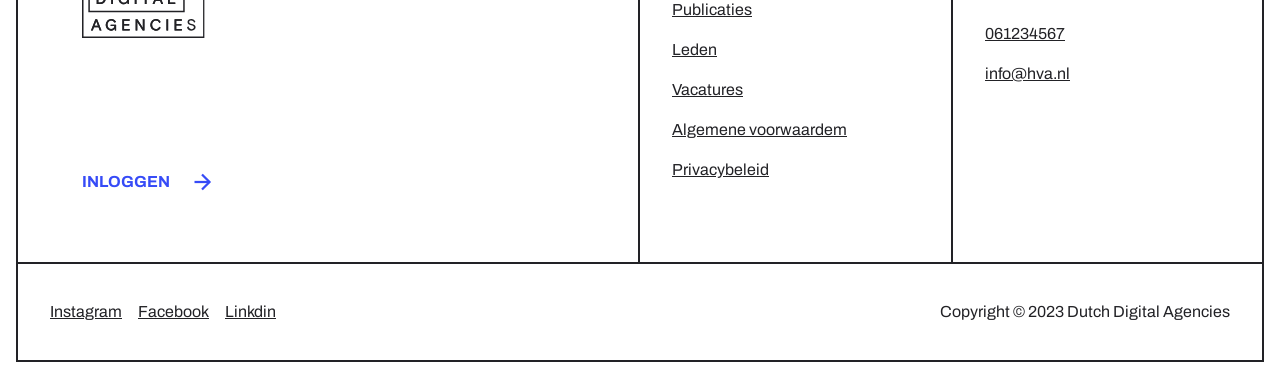
==== commit e0ece264: "Empty id form (commit #3) valideer html" ====
--- a/index.html
+++ b/index.html
@@ -28,13 +28,13 @@
 
             <div class="button-container">
                 
-                <a href="" class="link" target="">
+                <a href="" class="link">
                     <span>
                        inloggen
                     </span>
                 </a>
 
-                <a href="" class="button" target="">
+                <a href="" class="button">
                     <span>
                         word lid
                     </span>
@@ -53,13 +53,13 @@
                     <p>Dutch Digital Agencies (DDA) verenigt en verbindt [nummer] toonaangevende digitale bureaus. Samen maken we de wereld elke dag een beetje slimmer. </p>
                     
                     <div class="button-container">
-                        <a href="" class="button" target="">
+                        <a href="" class="button">
                             <span>
                                 word lid
                             </span>
                         </a>
 
-                        <a href="#1" class="link" target="">
+                        <a href="#1" class="link">
                             
                             <span>
                                 Zoek een Bureau
@@ -71,7 +71,7 @@
 
             <section class="auto-slider">
                 <div class="row-1">
-                    <img src="assets/logo/logo-gre.svg" alt="" loading="lazy">
+                    <img src="assets/logo/logo-gre.svg" alt="">
                     <img src="assets/logo/logo-clever.svg" alt="">
                     <img src="assets/logo/logo-h.svg" alt="">
                     <img src="assets/logo/logo-o.svg" alt="">
@@ -101,13 +101,13 @@
                     <div class="type">events</div>
 
                     <div class="button-container">
-                        <!-- <a href="" class="button" target="">
+                        <!-- <a href="" class="button">
                             <span>
                                inloggen
                             </span>
                         </a> -->
 
-                        <a href="" class="link" target="">
+                        <a href="" class="link">
                             <span>
                                alle events
                             </span>
@@ -131,7 +131,7 @@
                     </div>
 
                     <div class="button-container">
-                        <a href="" class="link" target="">
+                        <a href="" class="link">
                             <span>
                                 detials
                             </span>
@@ -151,7 +151,7 @@
                             <p>01 jan 2024 / amsterdam</p>
 
                             <div class="button-container">
-                                <a href="" class="link" target="">
+                                <a href="" class="link">
                                     <span>
                                         detials
                                     </span>
@@ -169,7 +169,7 @@
                             <p>01 jan 2024 / amsterdam</p>
 
                             <div class="button-container">
-                                <a href="" class="link" target="">
+                                <a href="" class="link">
                                     <span>
                                         detials   
                                     </span>
@@ -187,7 +187,7 @@
                             <p>01 jan 2024 / amsterdam</p>
 
                             <div class="button-container">
-                                <a href="" class="link" target="">
+                                <a href="" class="link">
                                     <span>
                                         detials
                                     </span>
@@ -205,7 +205,7 @@
                             <p>01 jan 2024 / amsterdam</p>
 
                             <div class="button-container">
-                                <a href="" class="link" target="">
+                                <a href="" class="link">
                                     <span>
                                         detials
                                     </span>
@@ -223,7 +223,7 @@
                             <p>01 jan 2024 / amsterdam</p>
 
                             <div class="button-container">
-                                <a href="" class="link" target="">
+                                <a href="" class="link">
                                     <span>
                                         detials
                                     </span>
@@ -242,7 +242,7 @@
                     <div class="type">vacatures</div>
 
                     <div class="button-container">
-                        <a href="" class="link" target="">
+                        <a href="" class="link">
                             <span>
                                alle events
                             </span>
@@ -358,7 +358,7 @@
                     <div class="type">publicaties</div>
 
                     <div class="button-container">
-                        <a href="" class="link" target="">
+                        <a href="" class="link">
                             <span>
                                alle publicaties
                             </span>
@@ -382,7 +382,7 @@
                     </div>
 
                     <div class="button-container">
-                        <a href="" class="link" target="">
+                        <a href="" class="link">
                             <span>
                                 detials
                             </span>
@@ -405,7 +405,7 @@
                     </div>
 
                     <div class="button-container">
-                        <a href="" class="link" target="">
+                        <a href="" class="link">
                             <span>
                                 detials
                             </span>
@@ -428,7 +428,7 @@
                     </div>
 
                     <div class="button-container">
-                        <a href="" class="link" target="">
+                        <a href="" class="link">
                             <span>
                                 detials
                             </span>
@@ -446,11 +446,11 @@
                 <div class="form-container">
 
                     <form>
-                        <input type="text" id="fname" name="fname" placeholder="Vul je e-mailadres in">
+                        <input type="text"  name="fname" placeholder="Vul je e-mailadres in">
                     </form>
 
                     <div class="button-container">
-                        <a href="" class="button" target="">
+                        <a href="" class="button">
                             <span>
                                 aanmelden
                             </span>
@@ -496,7 +496,7 @@
                 </h3>
 
                 <div class="button-container">
-                    <a href="" class="button" target="">
+                    <a href="" class="button">
                         <span>
                             aanmelden
                         </span>
@@ -517,7 +517,7 @@
                     </form>
 
                     <div class="button-container">
-                        <a href="" class="button" target="">
+                        <a href="" class="button">
                             <span>
                                 aanmelden
                             </span>
@@ -540,7 +540,7 @@
                 <img src="/assets/dda-logo-white.svg" alt="">
 
                 <div class="button-container">
-                    <a href="" class="link" target="">
+                    <a href="" class="link">
                         <span>
                             inloggen
                         </span>
--- a/css/style.css
+++ b/css/style.css
@@ -637,6 +637,8 @@
     }
 
     .text{
+        margin-top: auto;
+        margin-bottom: auto;
         h4{
            @media (min-width:1080px) {
             padding: 0;
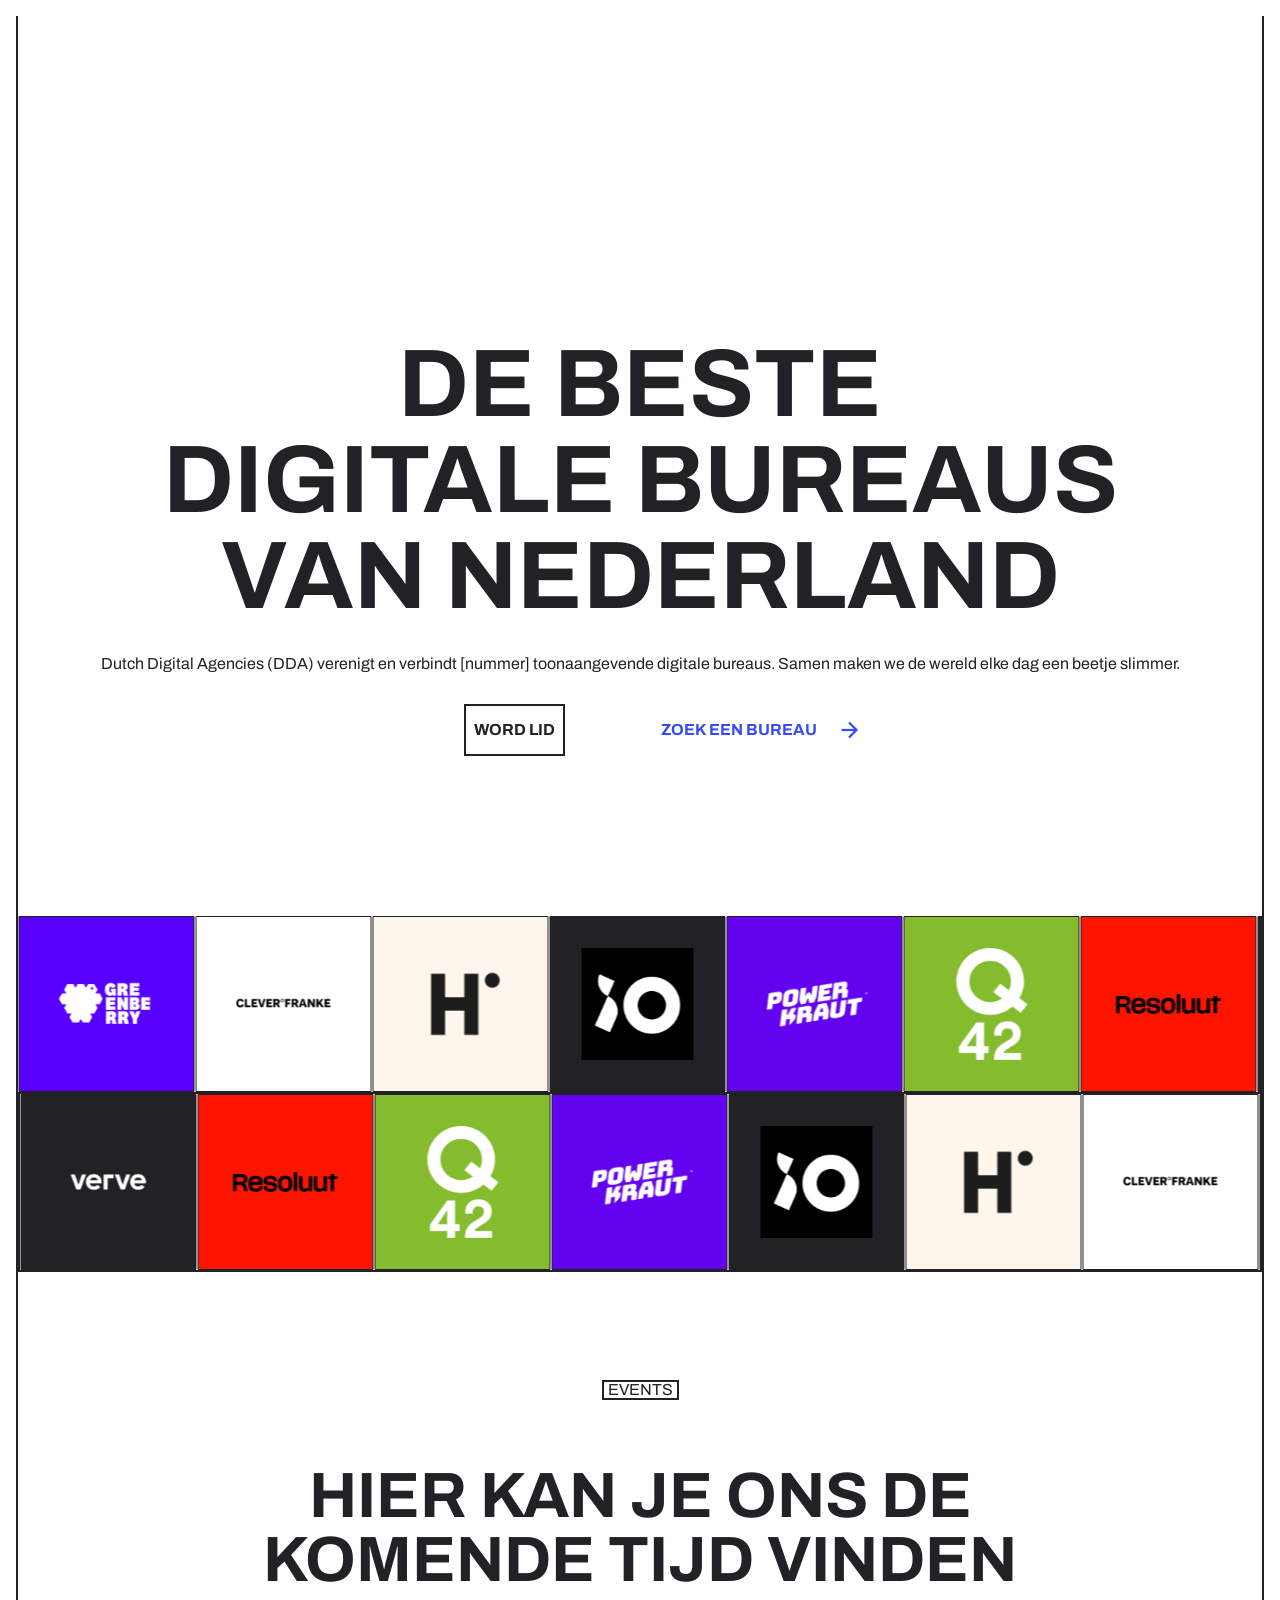
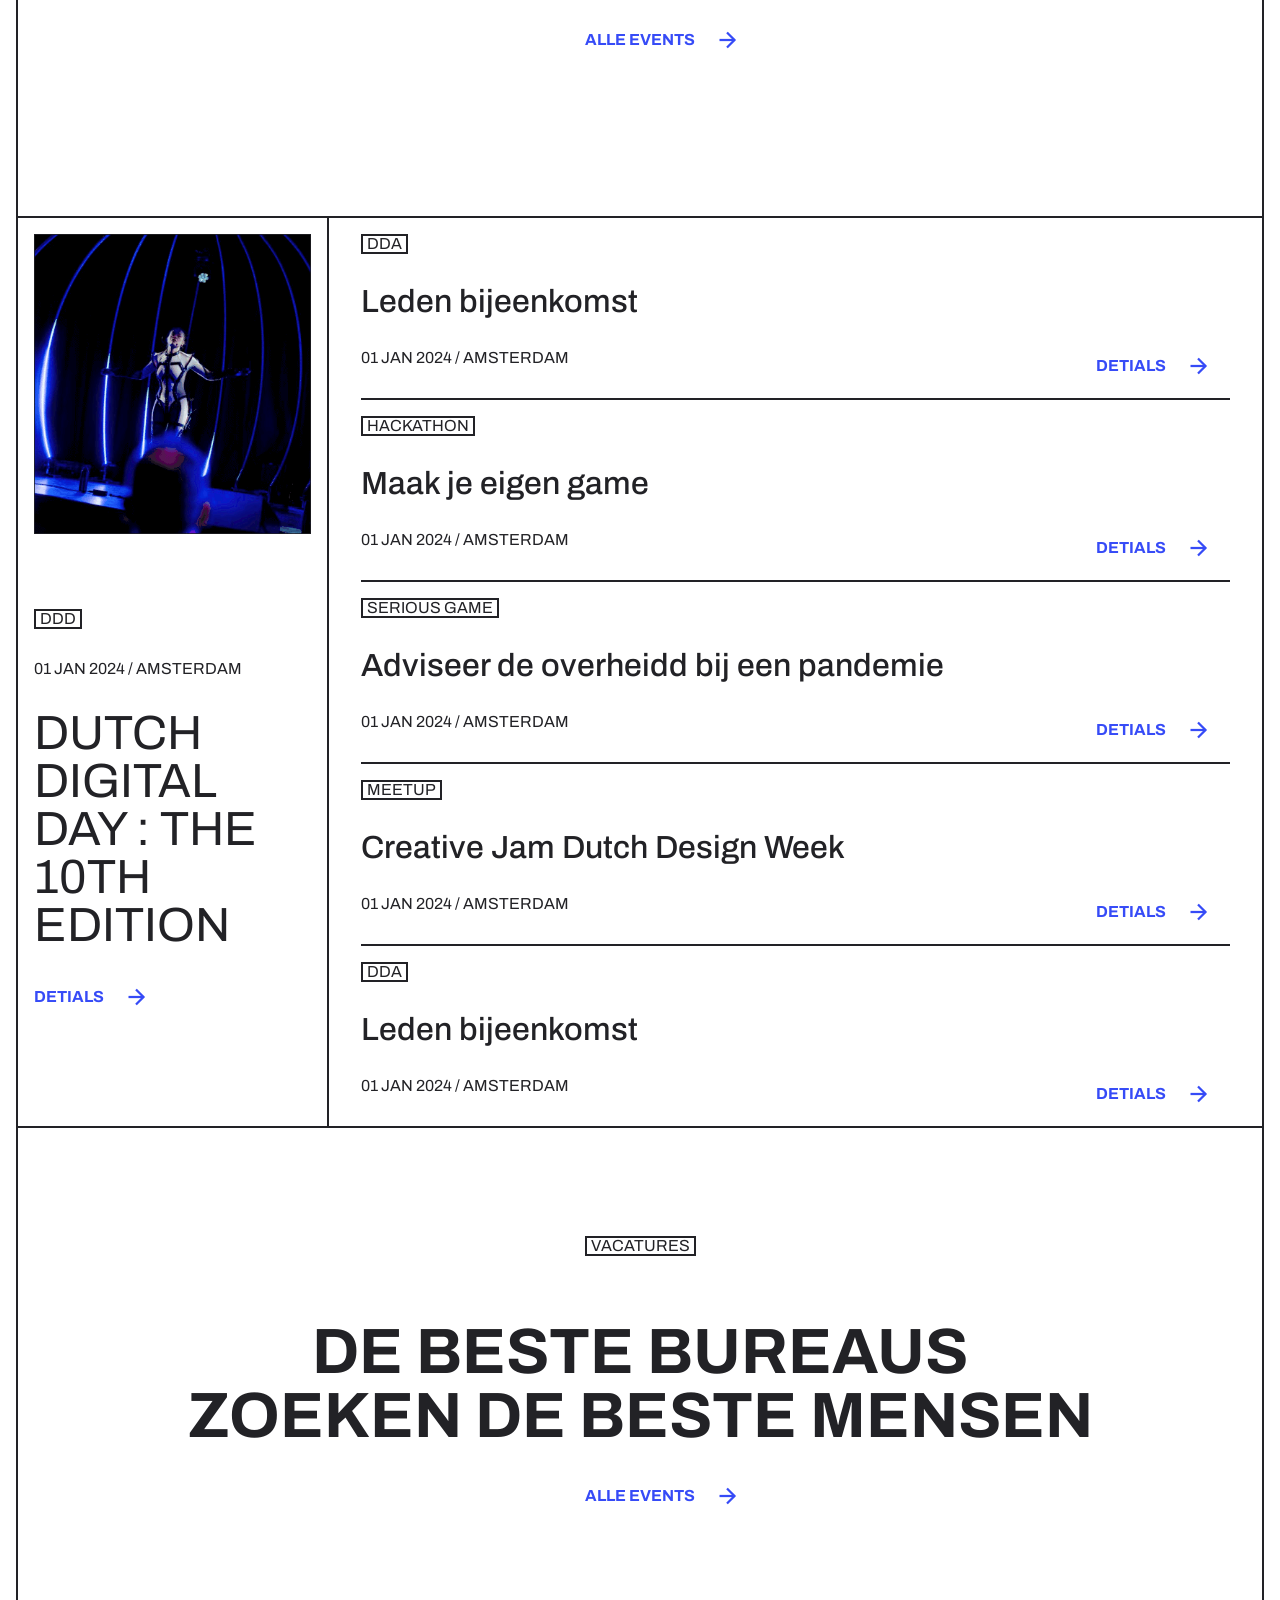
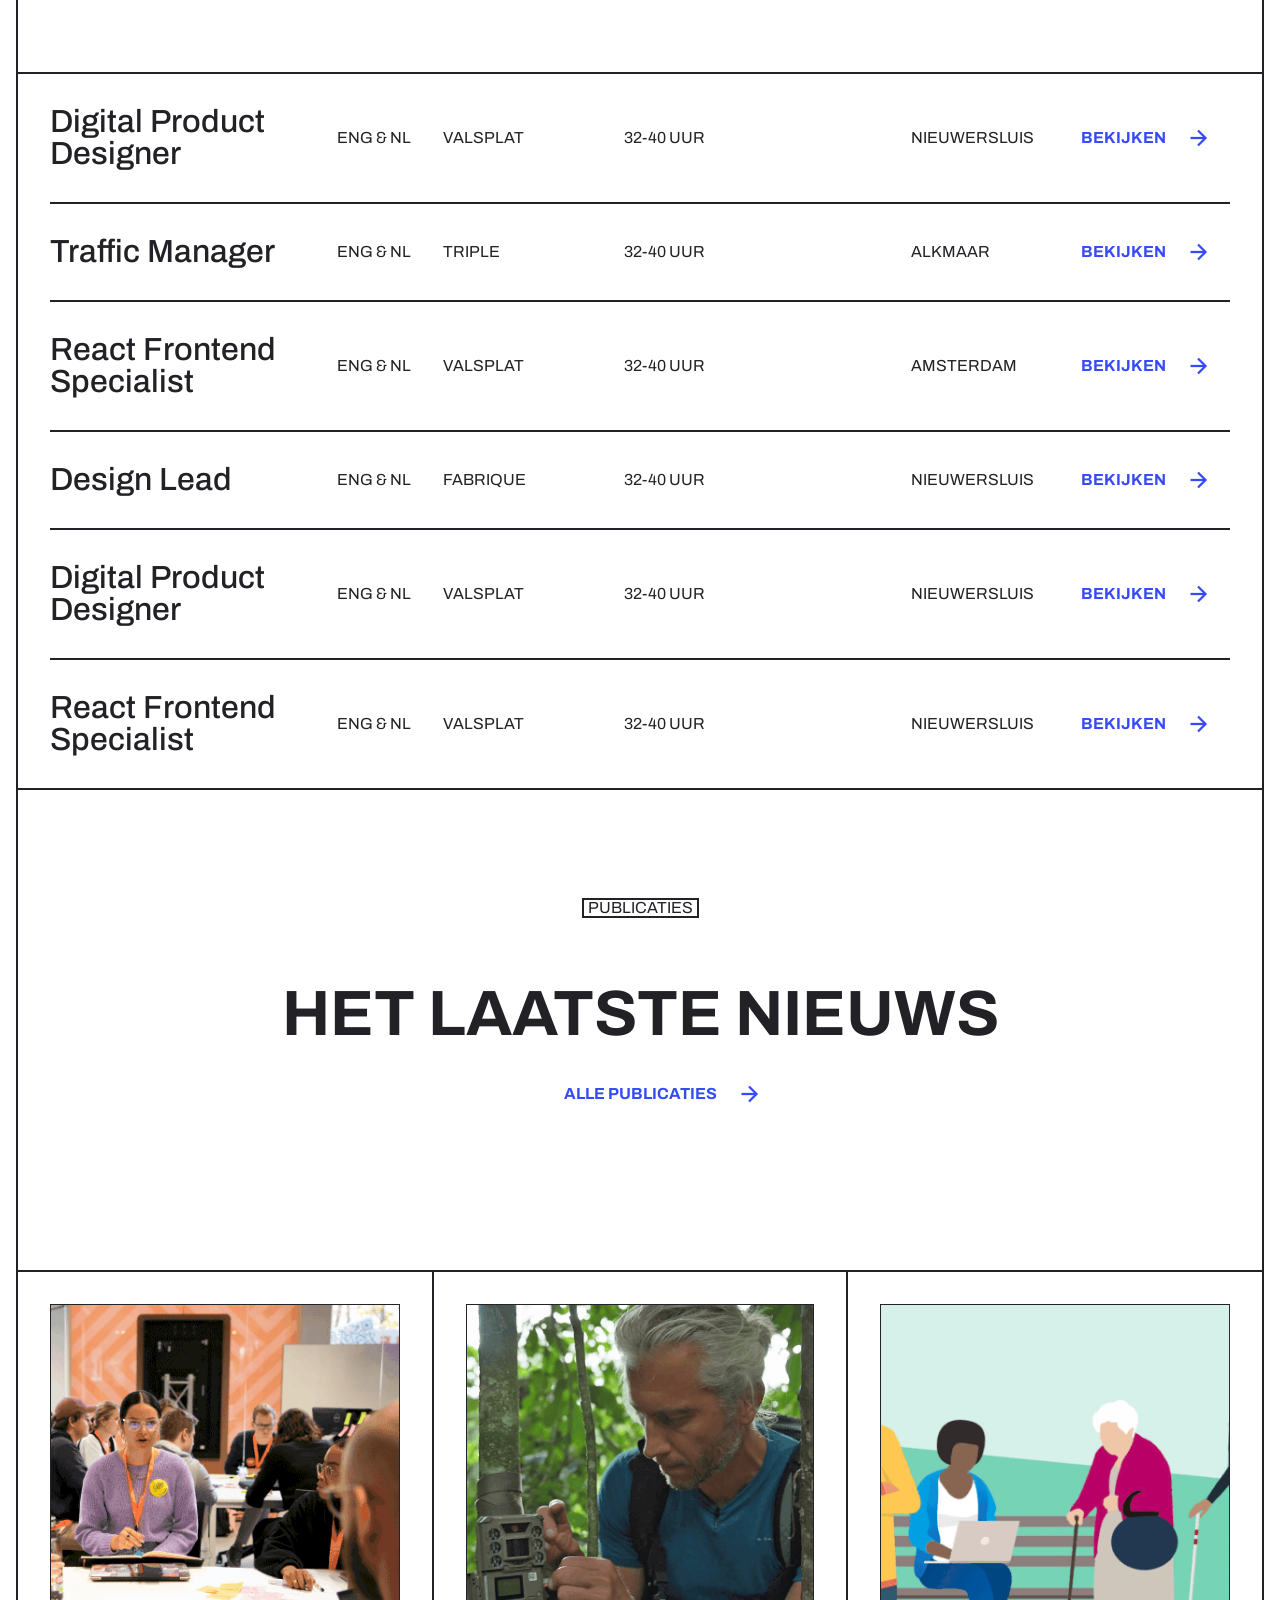
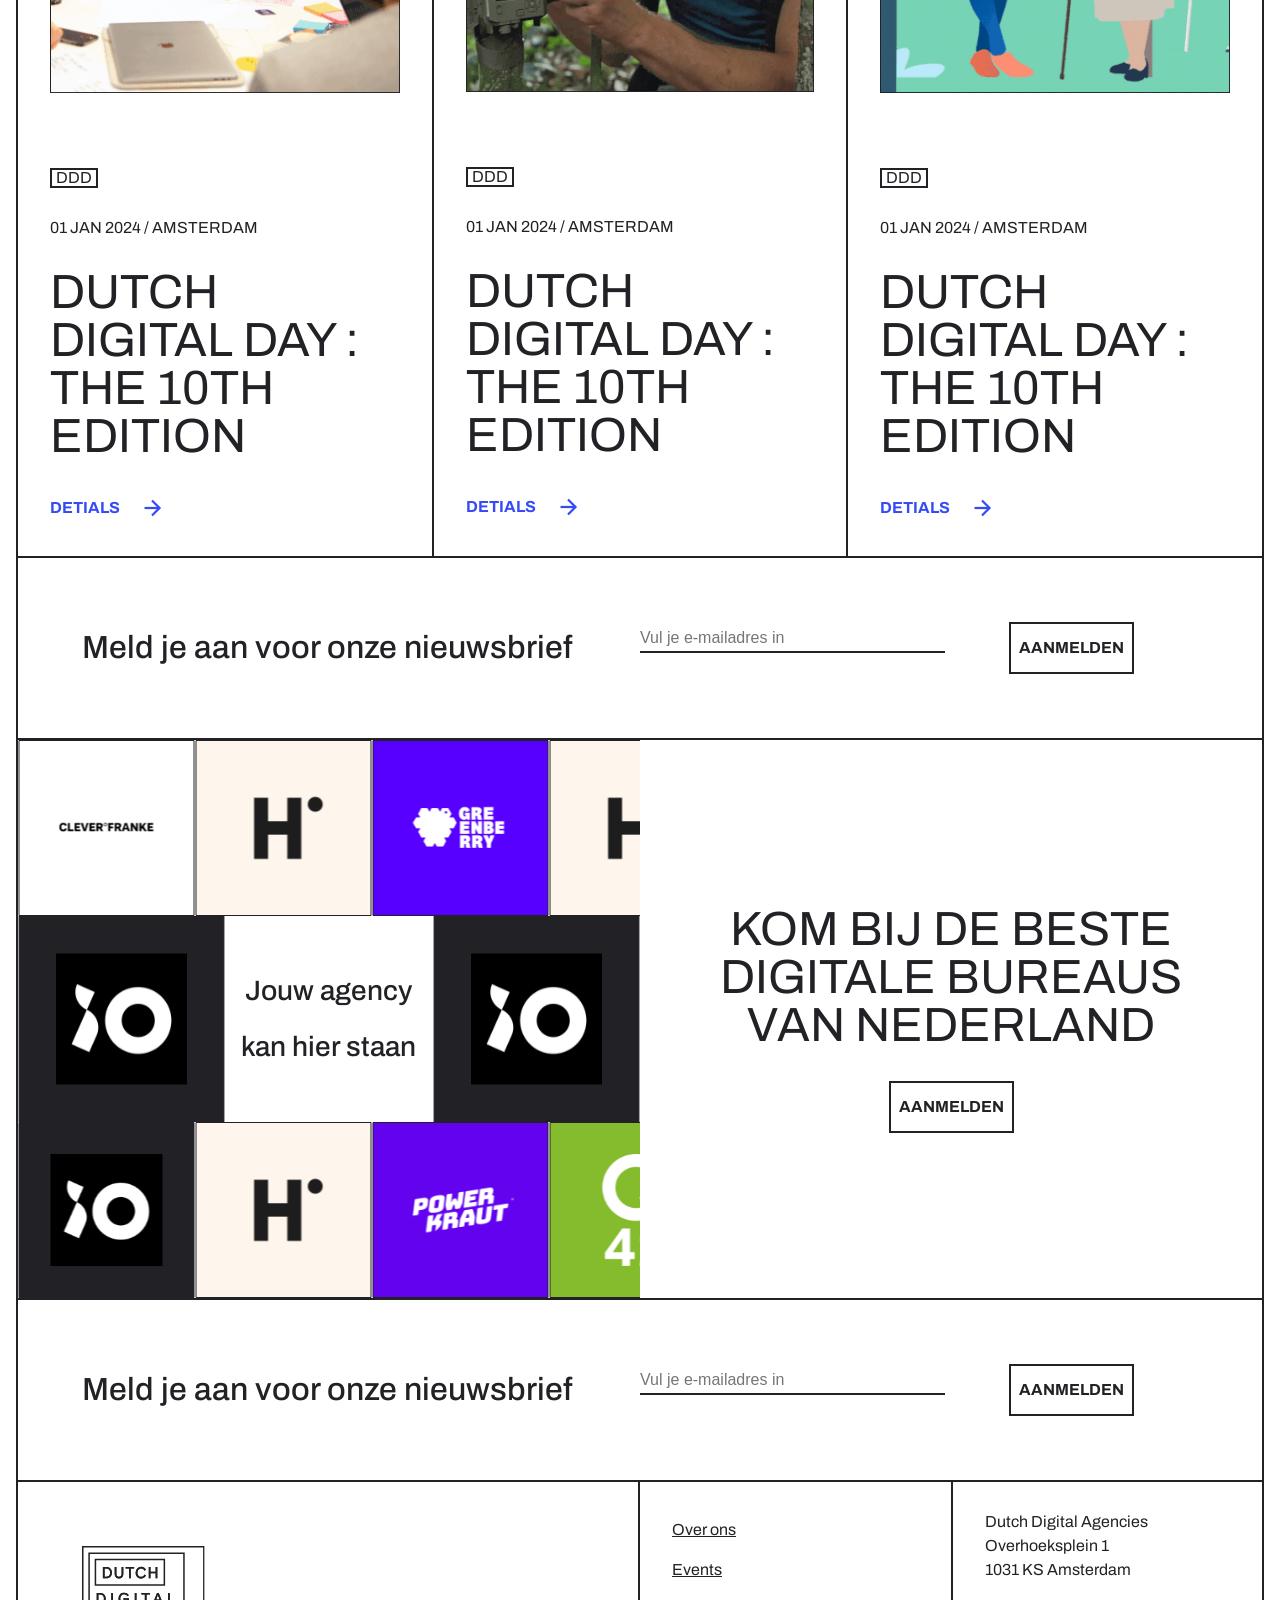
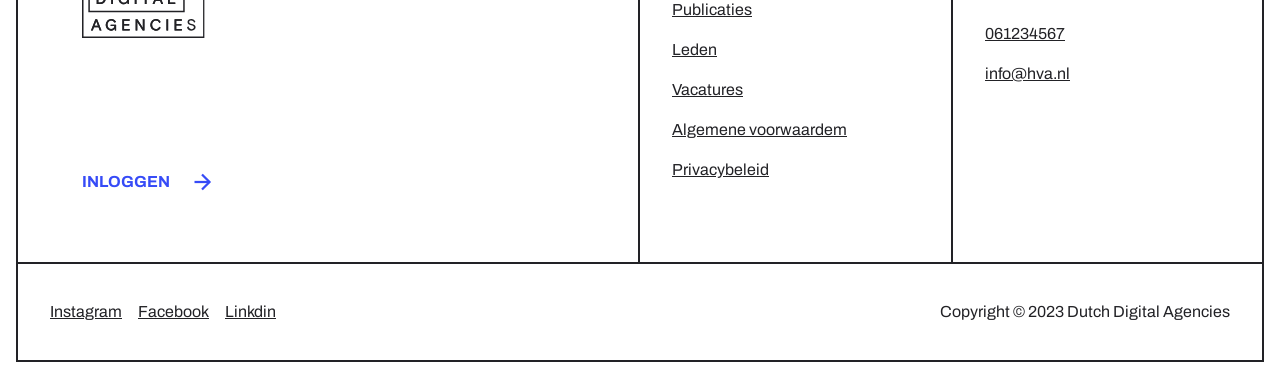
==== commit d6a1149e: "hamburger menu en header changes" ====
--- a/index.html
+++ b/index.html
@@ -18,6 +18,21 @@
                 <img src="assets/dda-logo-white.svg" alt="Dutch Digital Agencies">
             </div>
 
+            <div class="hamburger">
+                <span></span>
+                <span></span>
+                <span></span>
+                <span></span>
+            </div>
+
+            <ul class="sub-menu">
+                <li><a href="">over ons</a></li>
+                <li><a href="">events</a></li>
+                <li><a href="">publicaties</a></li>
+                <li><a href="">leden</a></li>
+                <li><a href="">vacatures</a></li>
+            </ul>
+
             <ul class="nav">
                 <li><a href="">over ons</a></li>
                 <li><a href="">events</a></li>
@@ -537,7 +552,7 @@
     <footer>
         <div class="footer-top">
             <div class="footer-login">
-                <img src="/assets/dda-logo-white.svg" alt="">
+                <img src="assets/dda-logo-white.svg" alt="">
 
                 <div class="button-container">
                     <a href="" class="link">
--- a/css/style.css
+++ b/css/style.css
@@ -24,9 +24,10 @@
     background: var(--white);
     line-height: 2;
     padding: var(--padding);
+    padding-top: 128px;
     /* overflow: hidden; */
     
-    @media (min-width:640px) {
+    @media (min-width:1080px) {
         border: solid var(--black) 2px;
         border-top: none;
         margin: 16px;
@@ -208,10 +209,12 @@
 
 .header{
     top: 0;
+    position: fixed;
     height: 128px;
     /* width:max-content; */
     padding: 16px;
     display: flex;
+    width: 100%;
     flex-direction: row;
     justify-content: space-between;
     align-items: center;
@@ -220,6 +223,13 @@
     /* position: fixed; */
     background-color: var(--white);
     z-index: 100;
+    transition: var(--trans-ease);
+
+    &.scrolled{
+        opacity: 0;
+        top: -128px;
+        transition: var(--trans-ease);
+    }
     
     
     @media (min-width: 640px) {
@@ -235,6 +245,95 @@
             height: 96px;
         }
     }
+
+    .hamburger{
+        display: flex;
+        flex-direction: column;
+        justify-content: center;
+        align-items: center;
+        border: var(--bor);
+        height: 80px;
+        width: 80px;
+        transition: var(--trans-ease);
+
+        @media (min-width: 850px) {
+            display: none;
+        }
+
+        span{
+            display: block;
+            height: 6px;
+            margin-bottom: 8px;
+            background-color: var(--black);
+            width: 48px;
+            transition: var(--trans-ease);
+
+            &:nth-of-type(3) {
+                margin-top: -14px;
+            }
+
+            &:nth-of-type(4) {
+                margin-bottom: 0px;
+            }
+        }
+
+        &.active {
+            background-position: center center;
+
+            span {
+                &:nth-of-type(1){
+                    width: 0;
+                    margin-left: -200px;
+                    opacity: 0;
+                }
+  
+                &:nth-of-type(2) {
+                    transform: rotate(45deg);
+                    width: 48px;
+                }
+  
+                &:nth-of-type(3) {
+                    transform: rotate(-45deg);
+                    width: 48px;
+                }
+
+                &:nth-of-type(4){
+                    width: 0;
+                    opacity: 0;
+                    margin-left: initial;
+                    margin-right: -200px;
+                }
+            }
+        }
+    }
+
+    .sub-menu{
+        display: flex;
+        flex-direction: column;
+        position: fixed;
+        height: calc(100vh - 128px);
+        width: 100%;
+        background-color: var(--white);
+        top: 128px;
+        margin: 0px;
+        padding: 0px;
+        padding-top: 64px;
+        z-index: 100;
+        left: 200%;
+        transition: var(--trans-ease);
+
+            li{
+                list-style: none;
+                margin: 0px;
+                padding-inline: 64px;
+                margin-bottom:32px;
+            }
+
+            &.show{
+                left: 0;
+            }
+    }
+    
 
     .nav{
         
@@ -278,11 +377,12 @@
         }
 
     }
+    
     .button-container{
         display: none;
         padding-right: 64px;
 
-        @media (min-width: 640px) {
+        @media (min-width: 850px) {
             display: flex;
             flex-direction: row-reverse;
         }
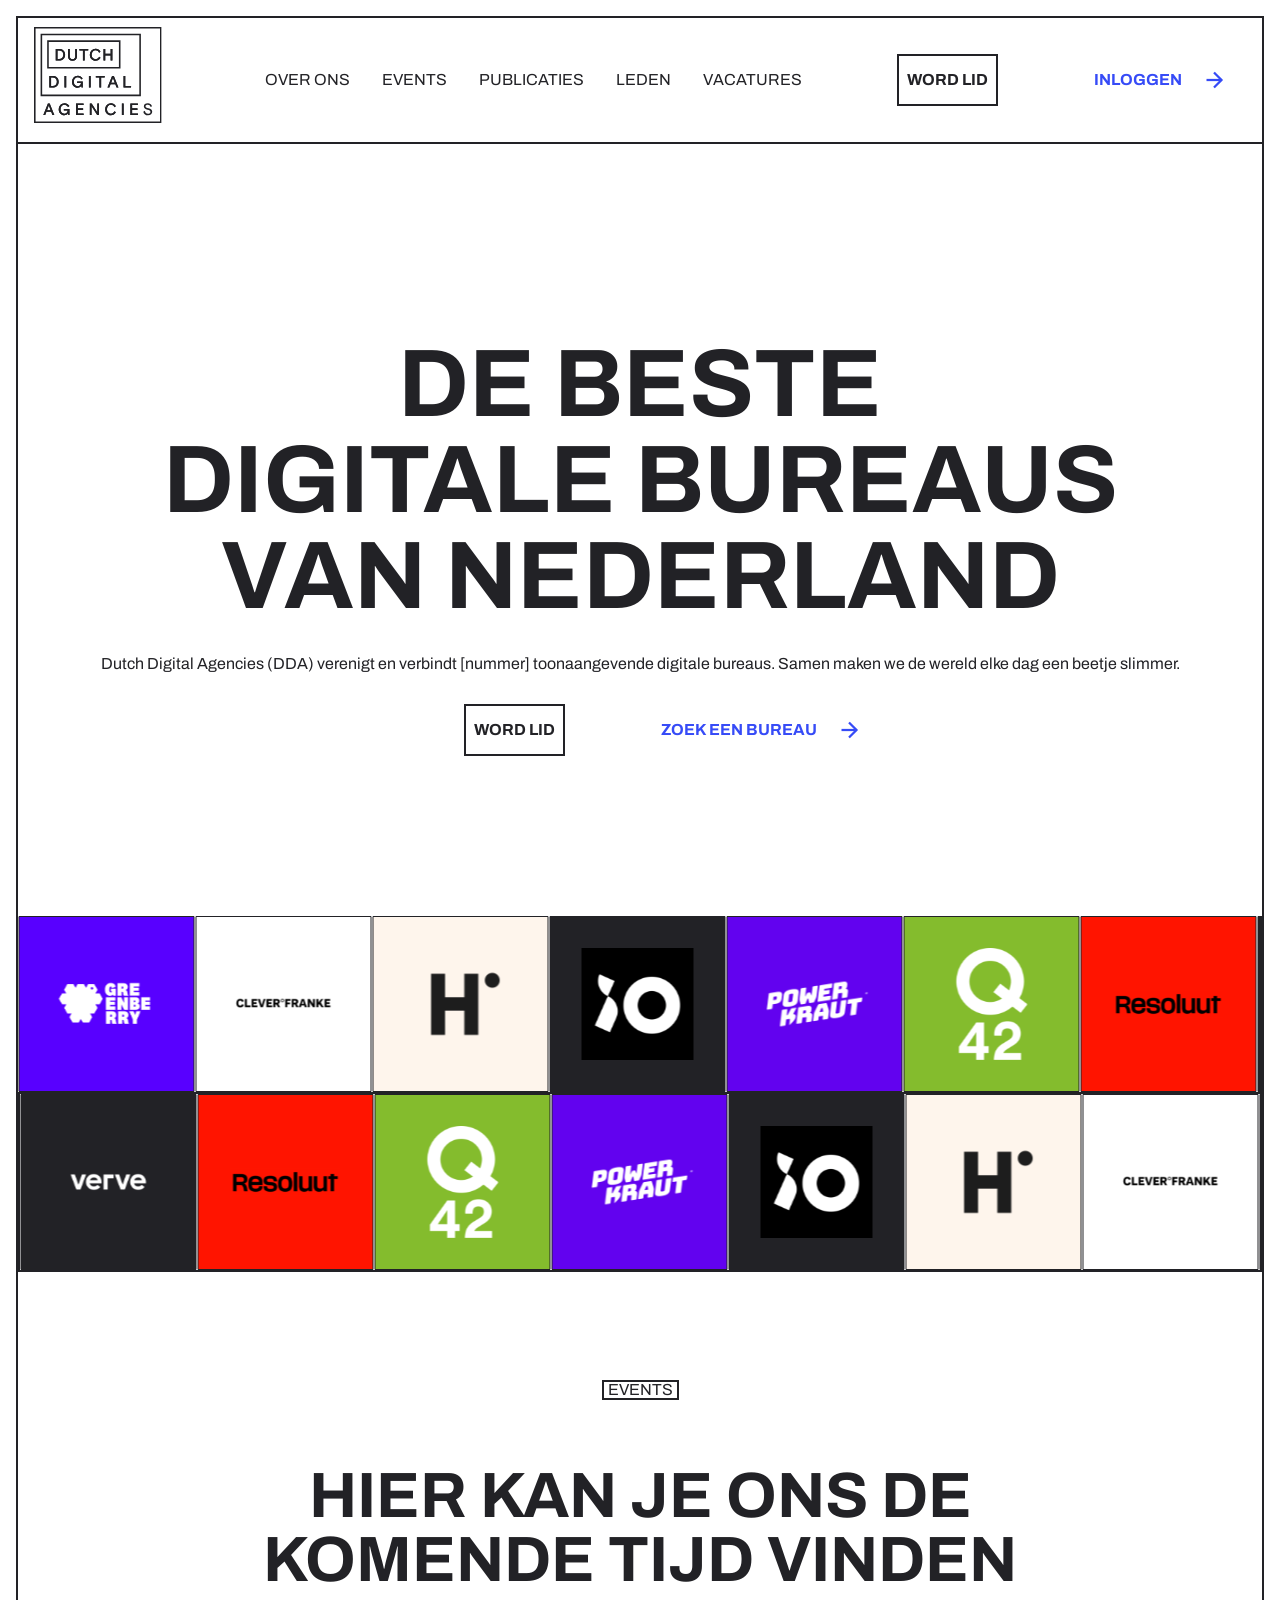
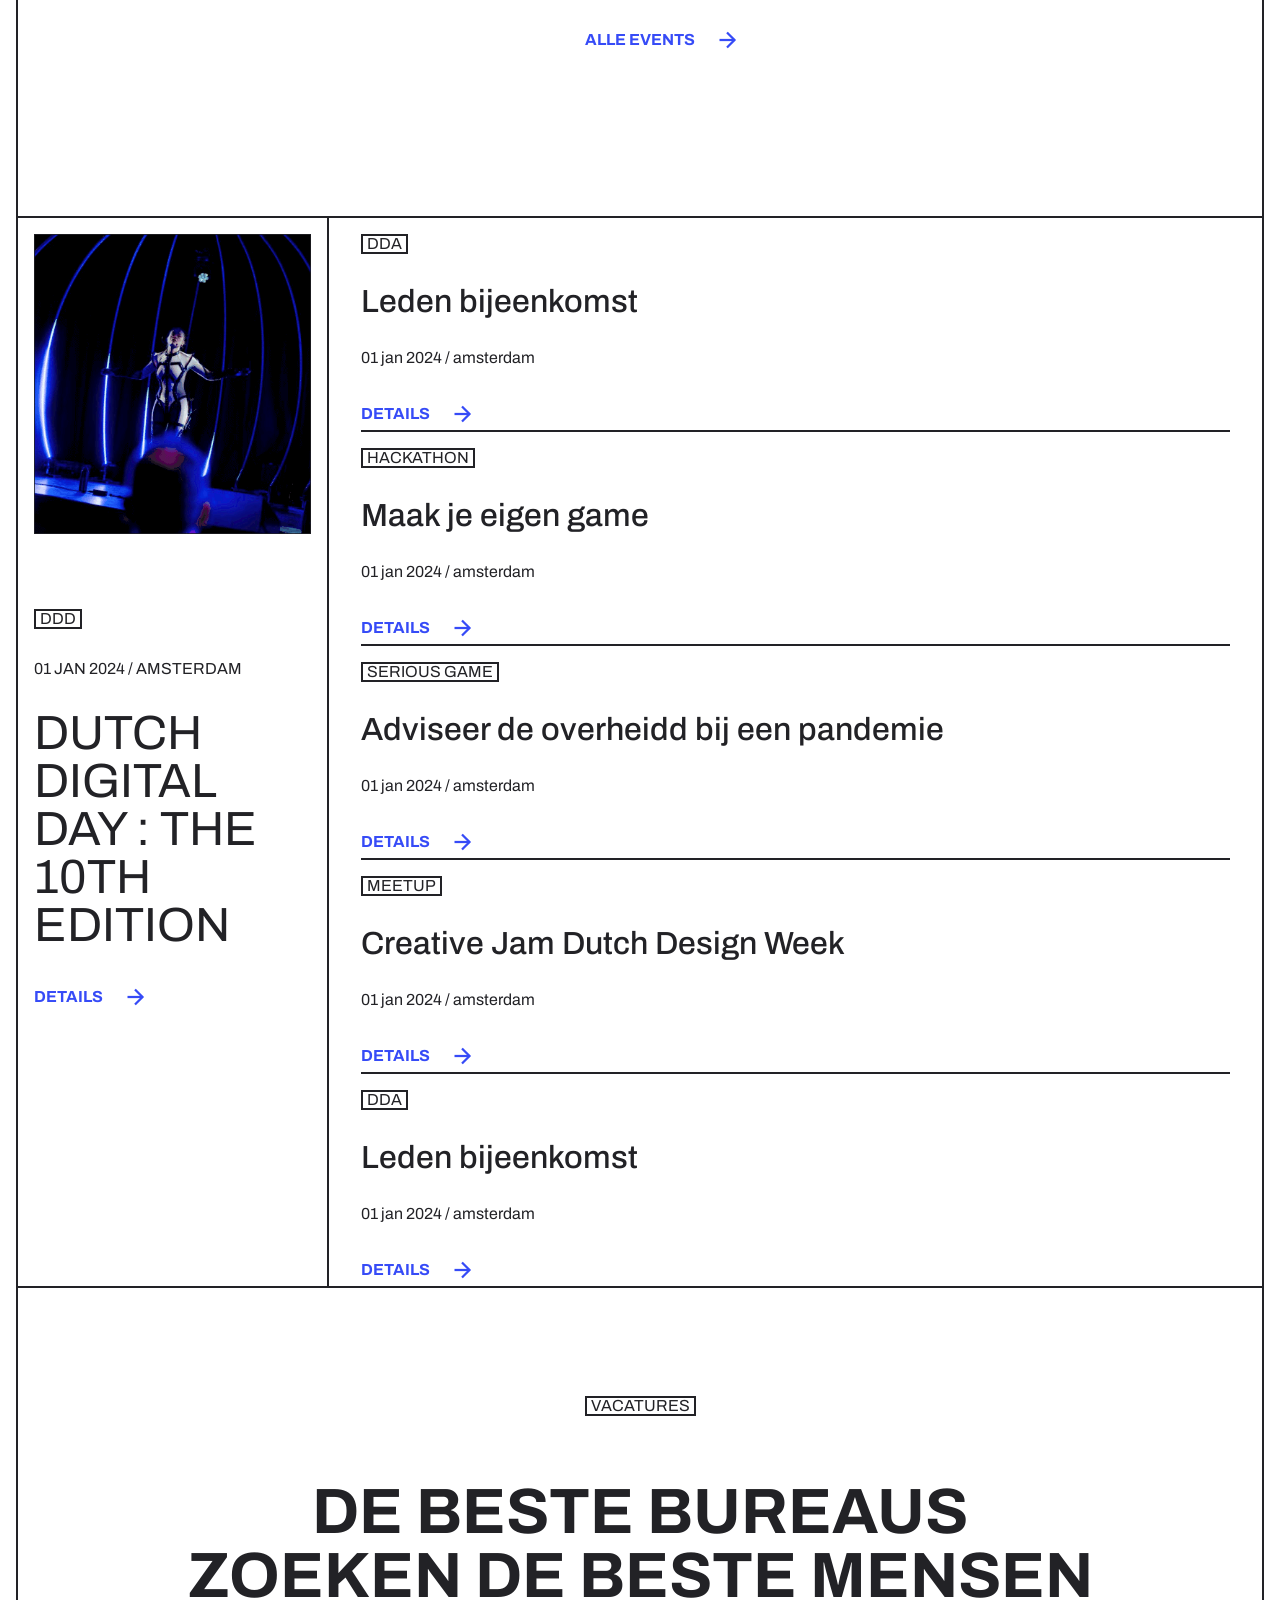
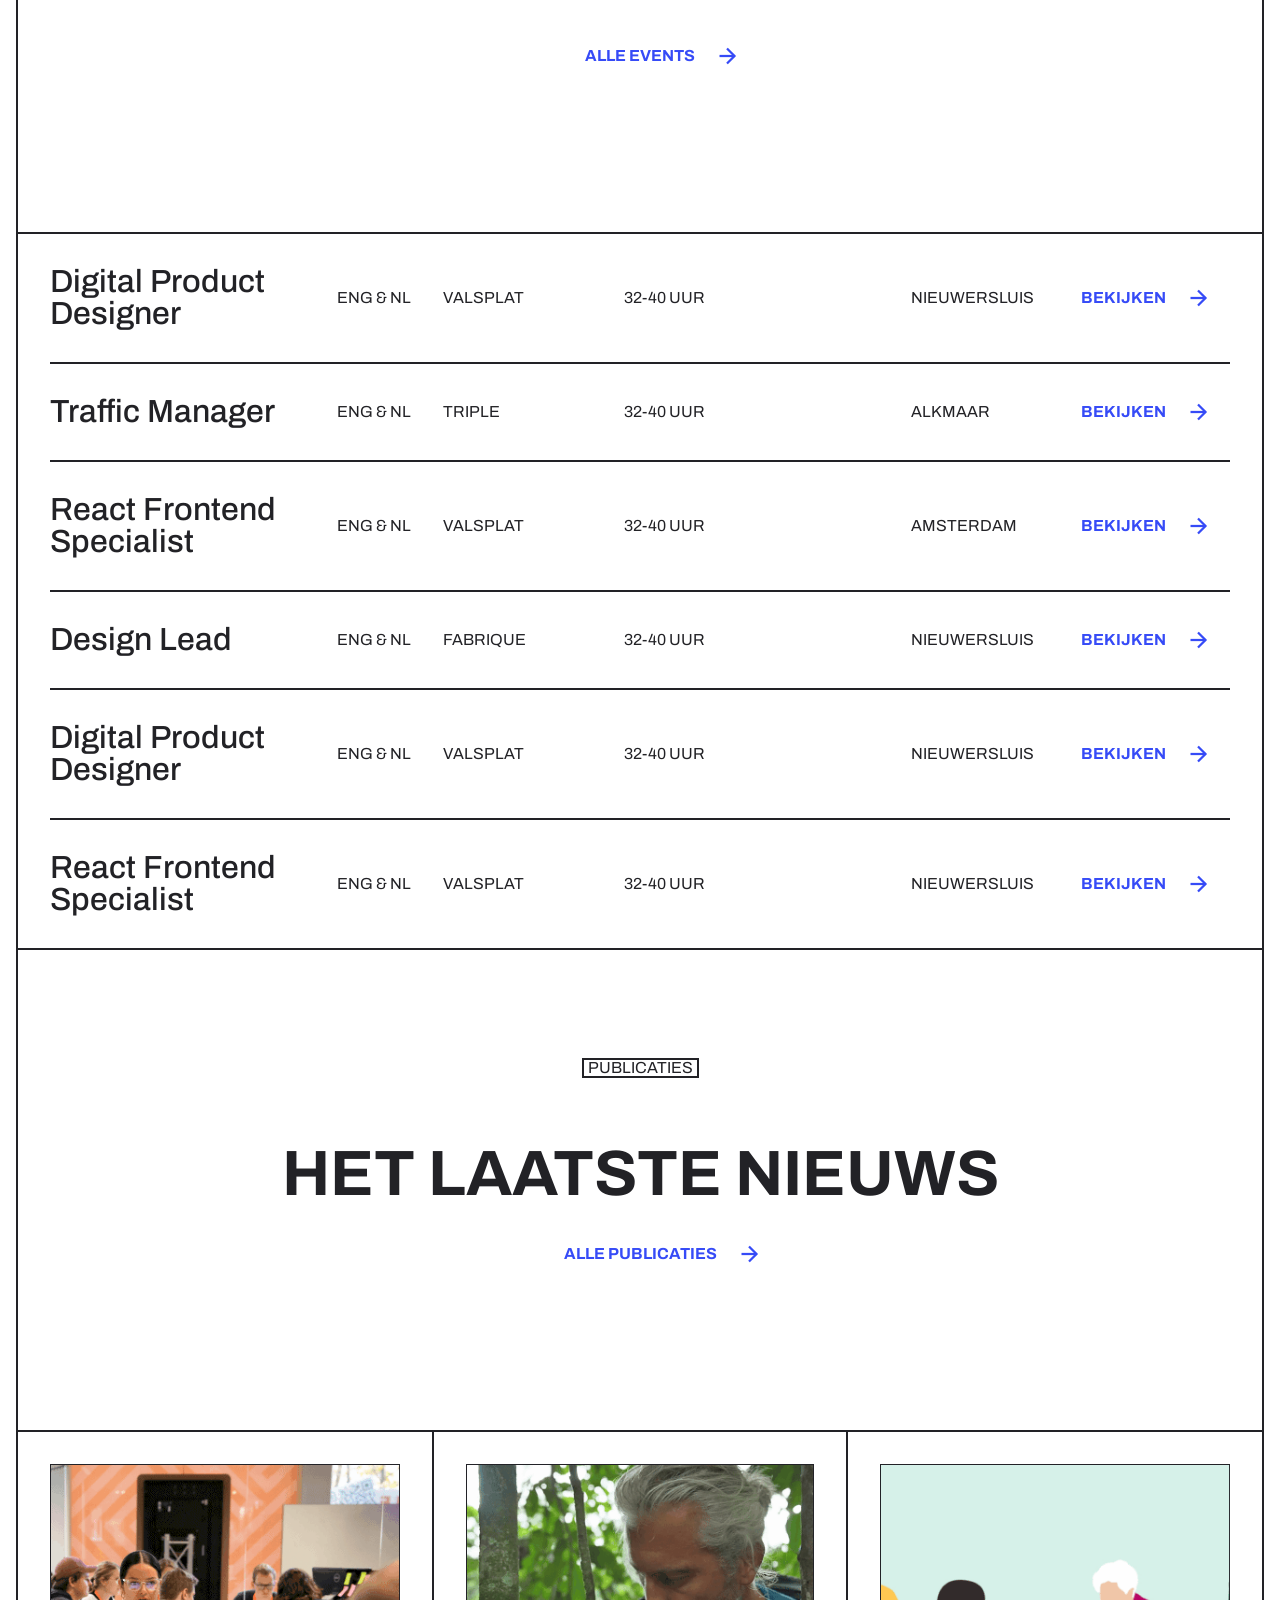
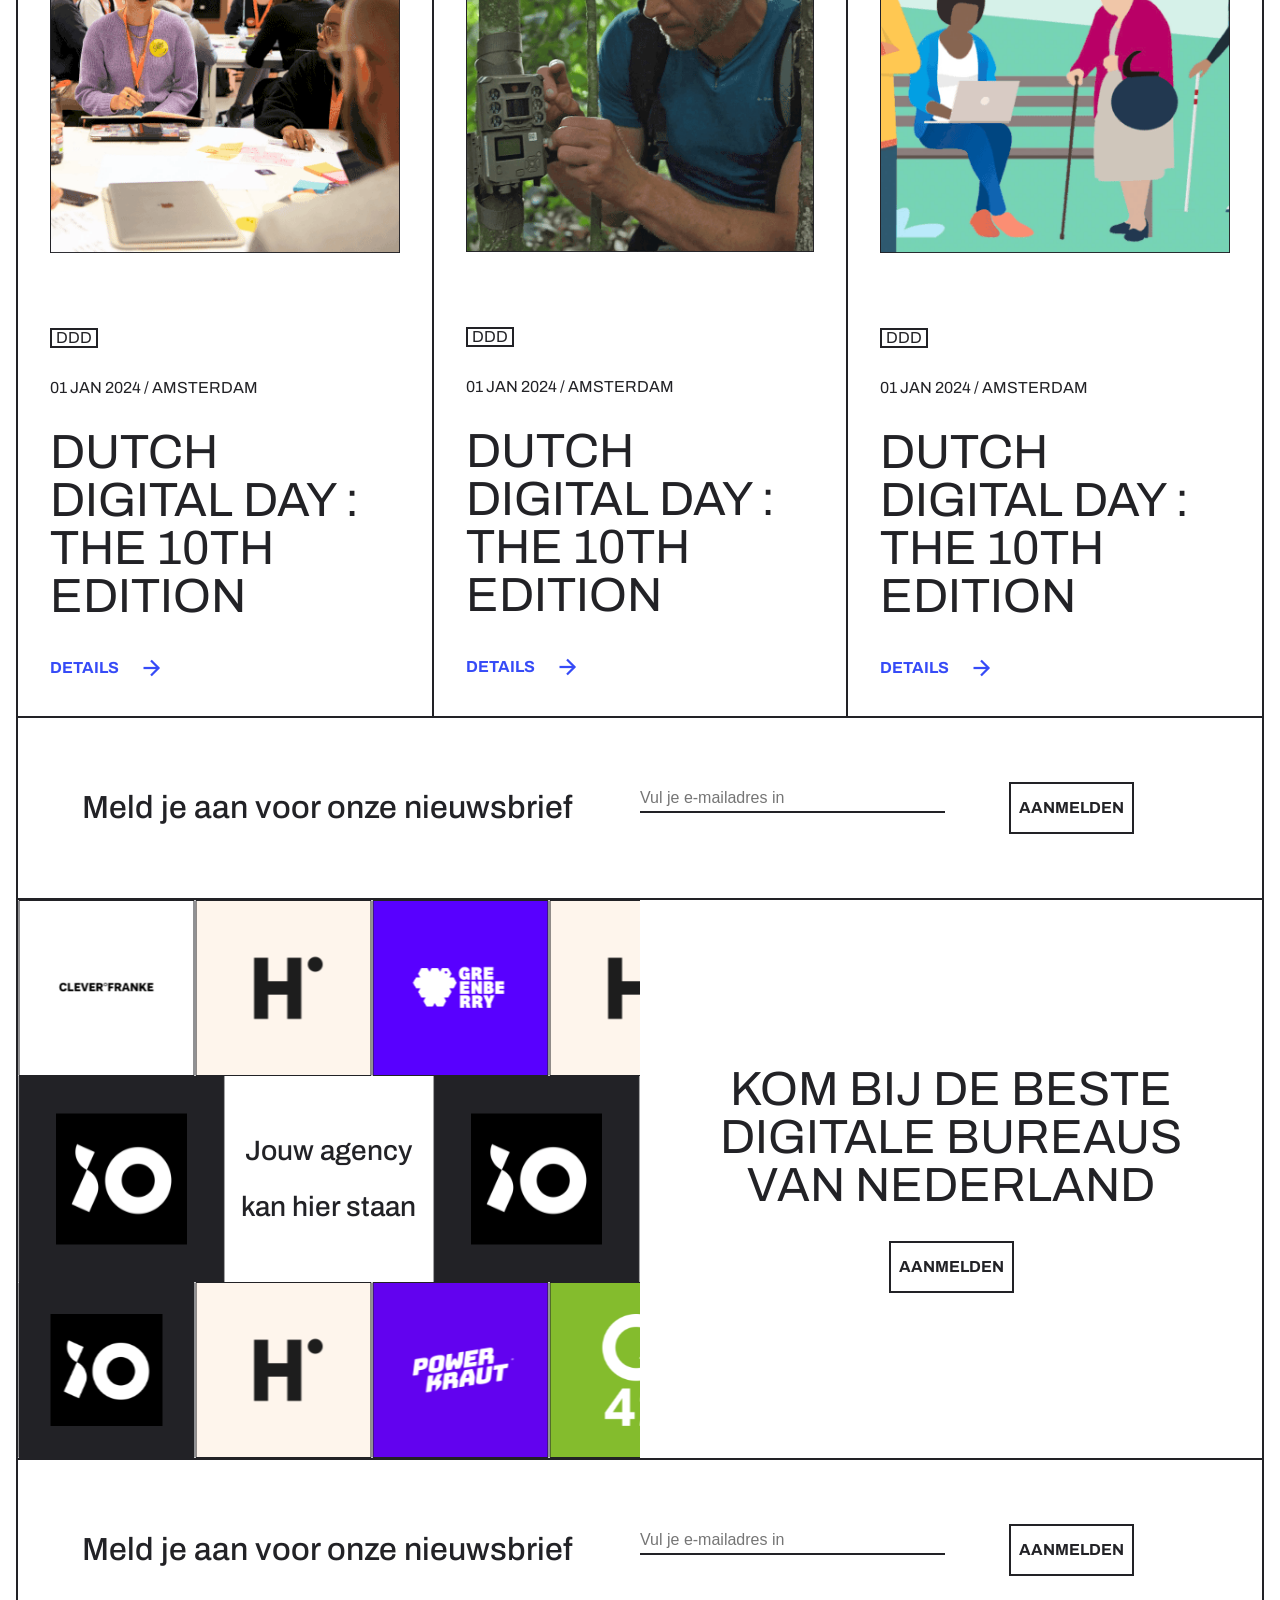
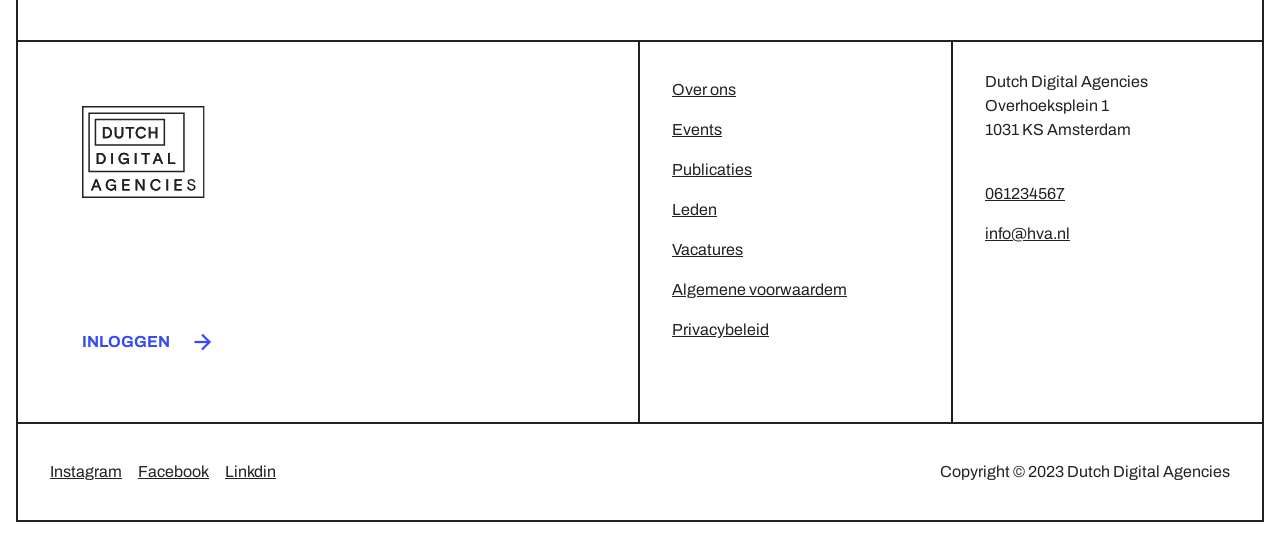
==== commit 1e2a10ba: "taal fout (fixes #5) issue 5" ====
--- a/index.html
+++ b/index.html
@@ -148,7 +148,7 @@
                     <div class="button-container">
                         <a href="" class="link">
                             <span>
-                                detials
+                                details
                             </span>
                         </a>
                     </div>
@@ -161,14 +161,14 @@
                         <div class="type">dda</div>
 
                         <h4>Leden bijeenkomst</h4>
-                        <div class="detials">
+                        <div class="details">
 
                             <p>01 jan 2024 / amsterdam</p>
 
                             <div class="button-container">
                                 <a href="" class="link">
                                     <span>
-                                        detials
+                                        details
                                     </span>
                                 </a>
                             </div>
@@ -179,14 +179,14 @@
                         <div class="type">hackathon</div>
 
                         <h4>Maak je eigen game</h4>
-                        <div class="detials">
+                        <div class="details">
 
                             <p>01 jan 2024 / amsterdam</p>
 
                             <div class="button-container">
                                 <a href="" class="link">
                                     <span>
-                                        detials   
+                                        details   
                                     </span>
                                 </a>
                             </div>
@@ -197,14 +197,14 @@
                         <div class="type">serious game </div>
 
                         <h4>Adviseer de overheidd bij een pandemie</h4>
-                        <div class="detials">
+                        <div class="details">
 
                             <p>01 jan 2024 / amsterdam</p>
 
                             <div class="button-container">
                                 <a href="" class="link">
                                     <span>
-                                        detials
+                                        details
                                     </span>
                                 </a>
                             </div>
@@ -215,14 +215,14 @@
                         <div class="type">meetup</div>
 
                         <h4>Creative Jam Dutch Design Week</h4>
-                        <div class="detials">
+                        <div class="details">
 
                             <p>01 jan 2024 / amsterdam</p>
 
                             <div class="button-container">
                                 <a href="" class="link">
                                     <span>
-                                        detials
+                                        details
                                     </span>
                                 </a>
                             </div>
@@ -233,14 +233,14 @@
                         <div class="type">dda</div>
 
                         <h4>Leden bijeenkomst</h4>
-                        <div class="detials">
+                        <div class="details">
 
                             <p>01 jan 2024 / amsterdam</p>
 
                             <div class="button-container">
                                 <a href="" class="link">
                                     <span>
-                                        detials
+                                        details
                                     </span>
                                 </a>
                             </div>
@@ -399,7 +399,7 @@
                     <div class="button-container">
                         <a href="" class="link">
                             <span>
-                                detials
+                                details
                             </span>
                         </a>
                     </div>
@@ -422,7 +422,7 @@
                     <div class="button-container">
                         <a href="" class="link">
                             <span>
-                                detials
+                                details
                             </span>
                         </a>
                     </div>
@@ -445,7 +445,7 @@
                     <div class="button-container">
                         <a href="" class="link">
                             <span>
-                                detials
+                                details
                             </span>
                         </a>
                     </div>
--- a/css/style.css
+++ b/css/style.css
@@ -31,6 +31,7 @@
         border: solid var(--black) 2px;
         border-top: none;
         margin: 16px;
+        padding-top: 0px;
     }
 
 }
@@ -209,8 +210,8 @@
 
 .header{
     top: 0;
+    height: 128px;
     position: fixed;
-    height: 128px;
     /* width:max-content; */
     padding: 16px;
     display: flex;
@@ -225,10 +226,19 @@
     z-index: 100;
     transition: var(--trans-ease);
 
+  @media (min-width:1080px) {
+    position: relative;
+  }
+
     &.scrolled{
         opacity: 0;
         top: -128px;
         transition: var(--trans-ease);
+
+        @media (min-width: 1080px) {
+            top: 0px;
+            opacity: 1;
+        }
     }
     
     
@@ -254,6 +264,7 @@
         border: var(--bor);
         height: 80px;
         width: 80px;
+        overflow: hidden;
         transition: var(--trans-ease);
 
         @media (min-width: 850px) {
